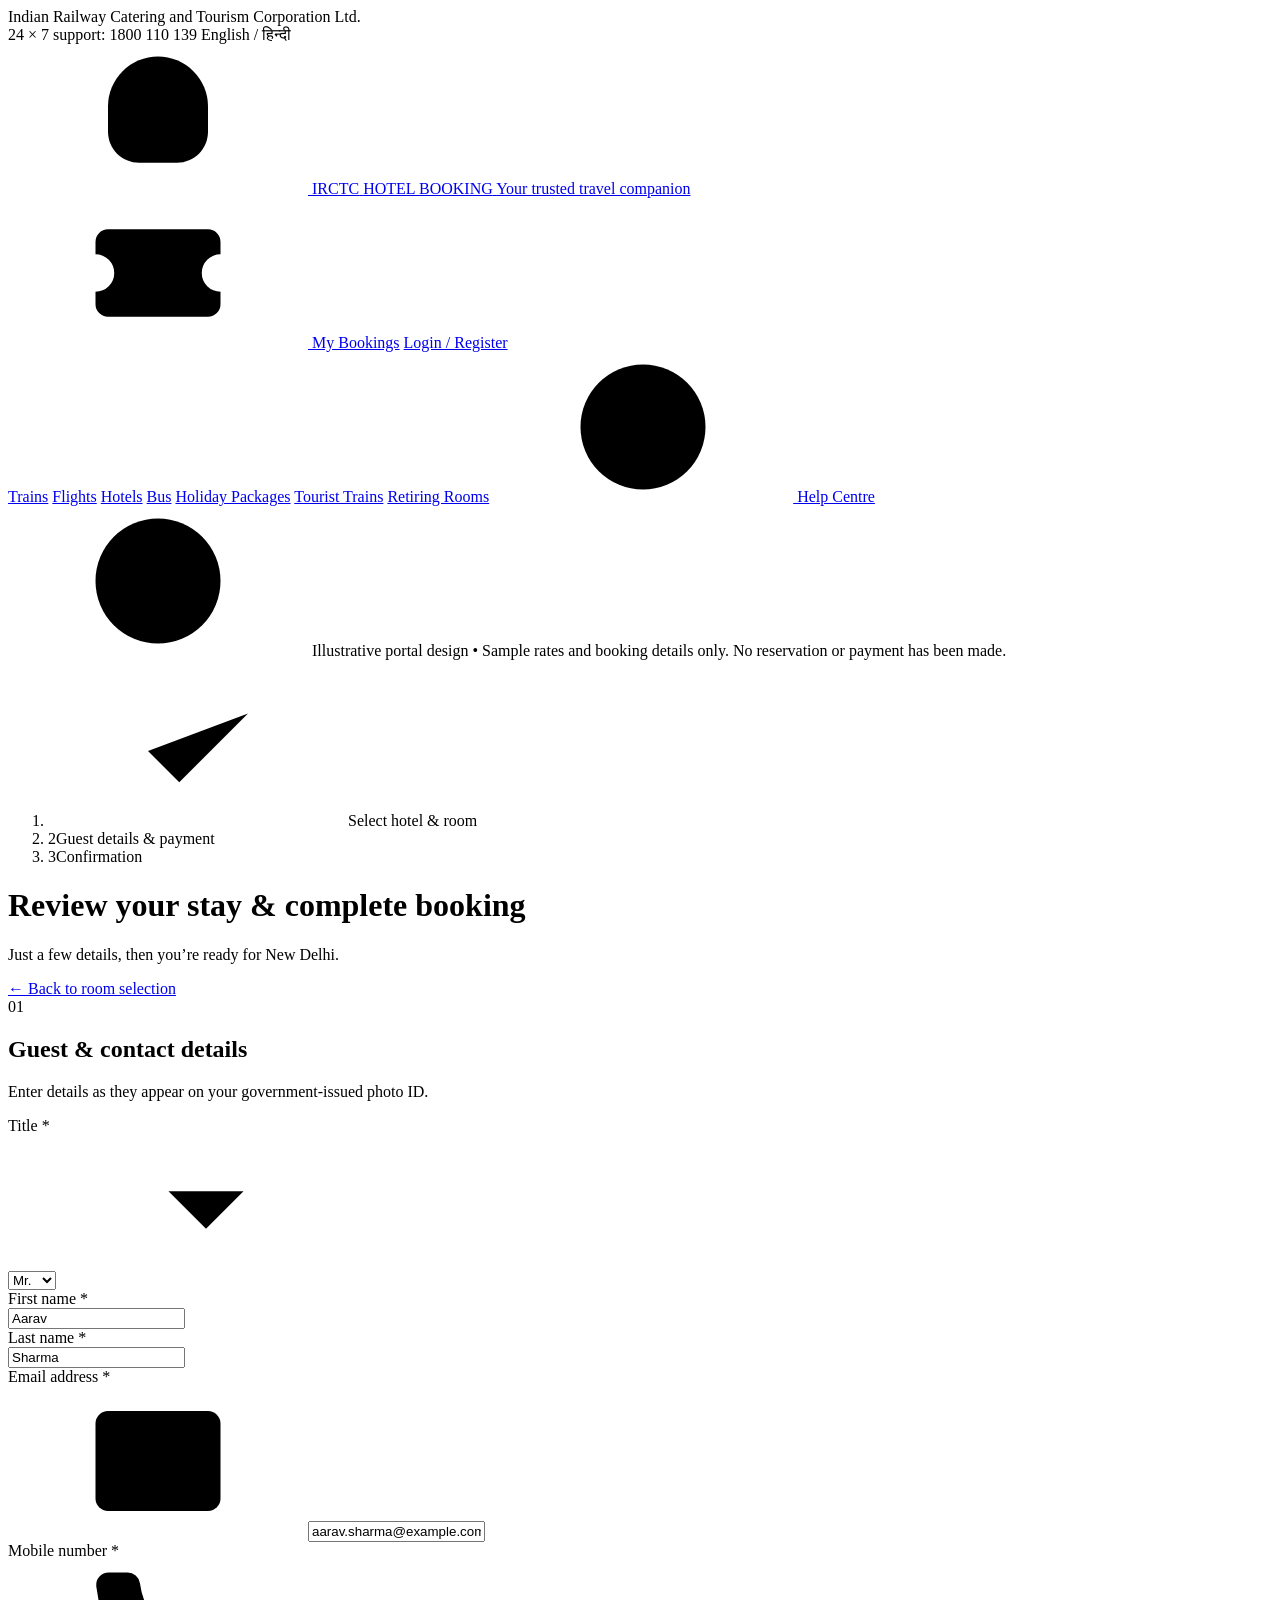
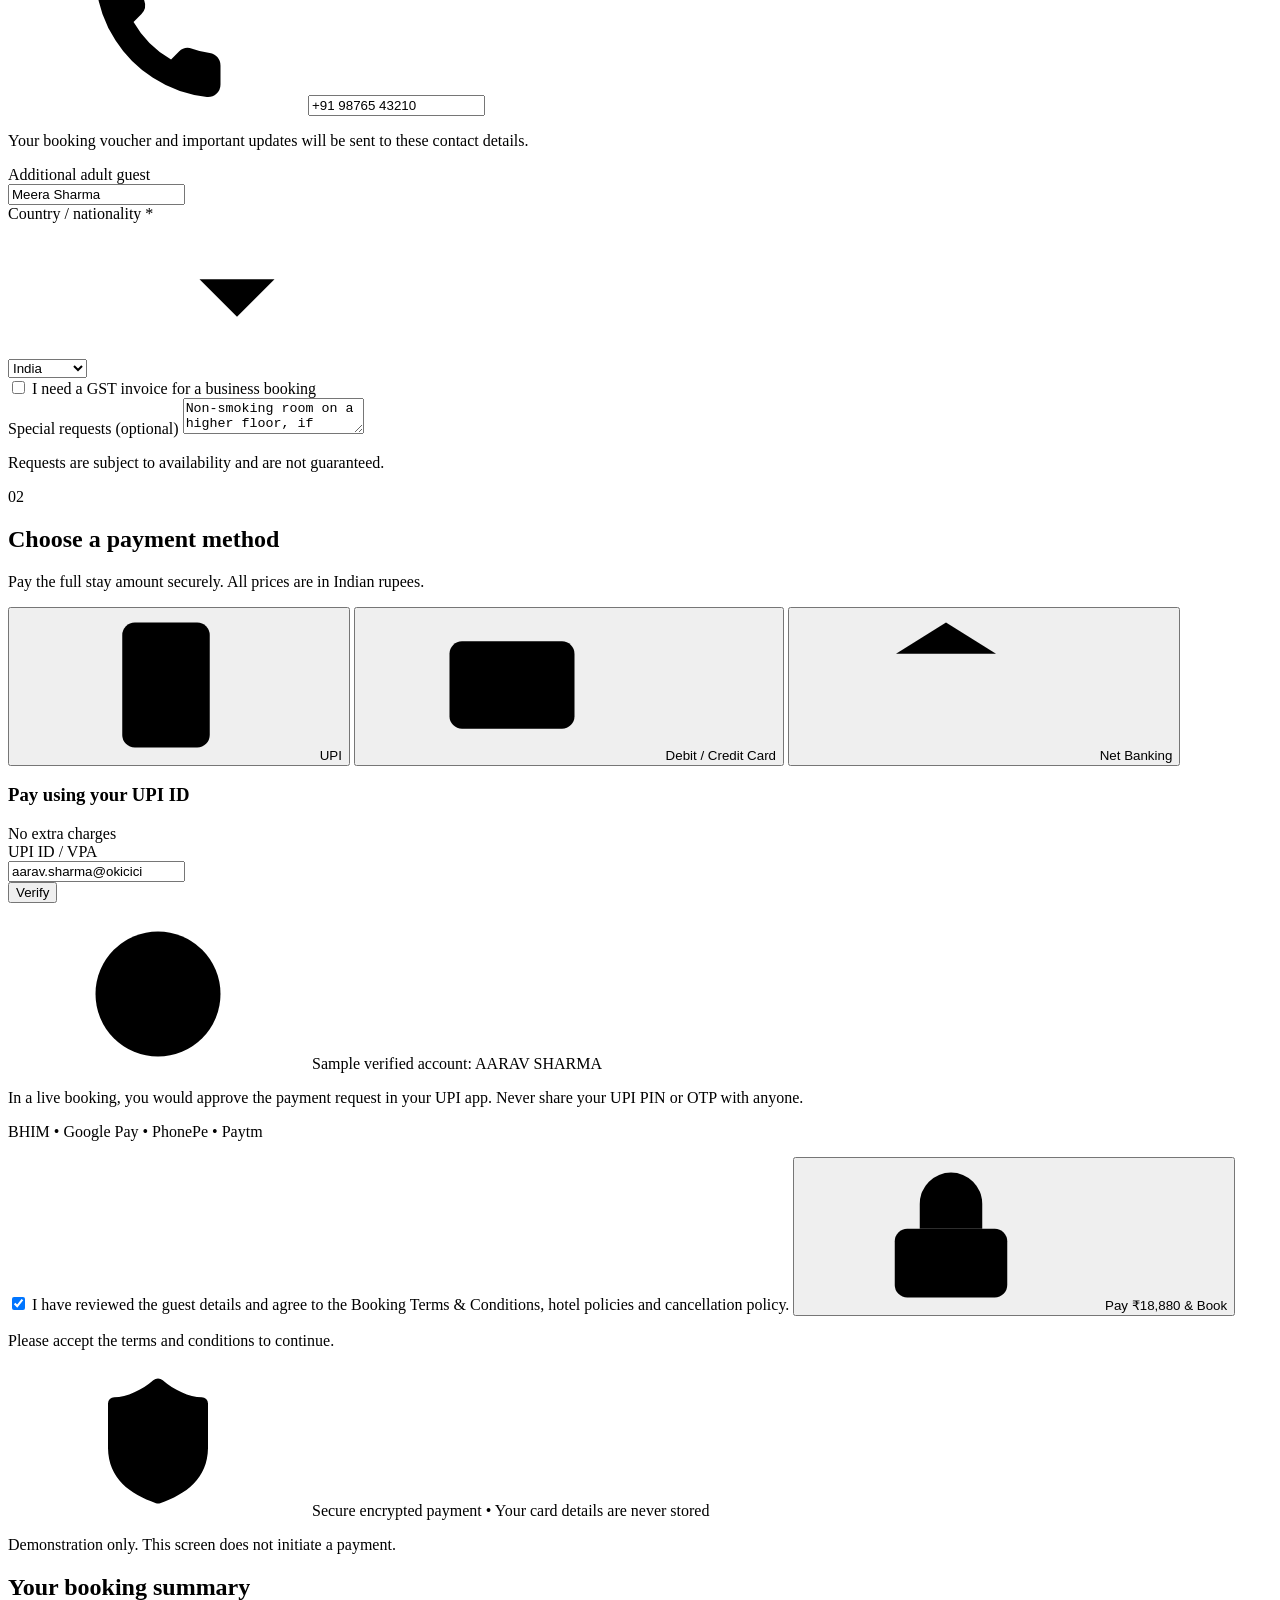
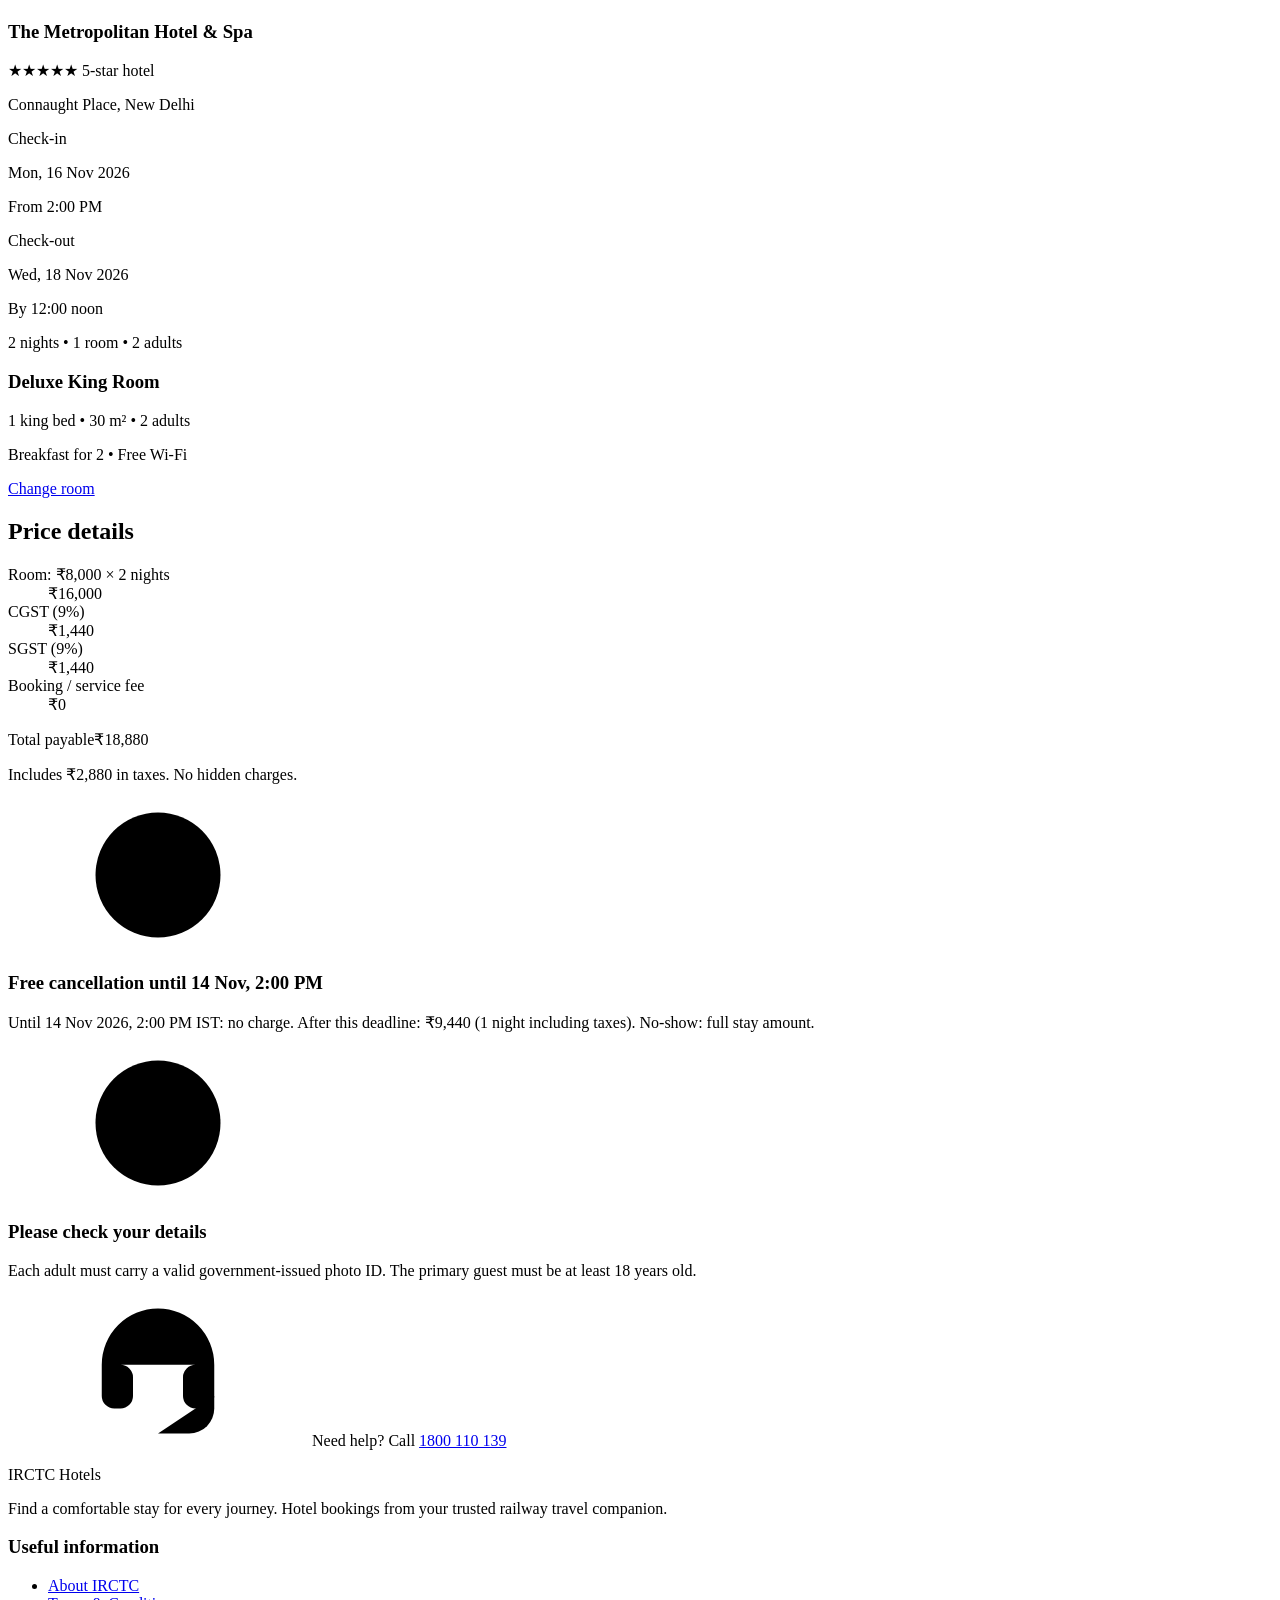
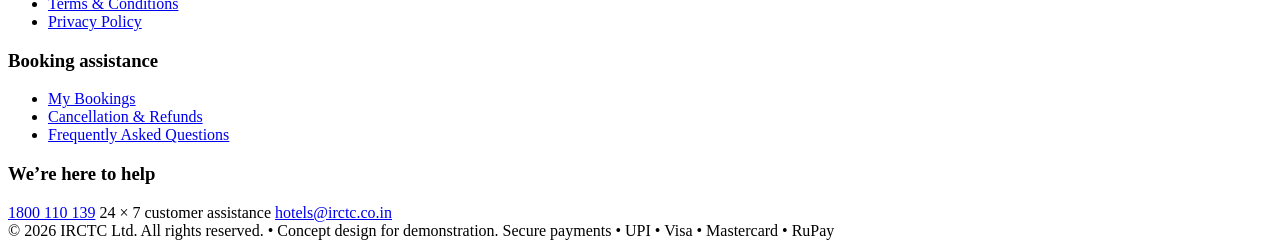
==== checkout.html @ 6eee6c42 "Add files via upload" ====
<!doctype html>
<html lang="en">
<head>
  <meta charset="utf-8">
  <meta name="viewport" content="width=device-width, initial-scale=1">
  <title>Review your stay &amp; pay – IRCTC Hotel Booking</title>
  <meta name="description" content="Enter guest details and choose a payment method to complete your hotel booking.">
  <meta name="theme-color" content="#102c50">
  <link rel="preconnect" href="https://fonts.googleapis.com">
  <link rel="preconnect" href="https://fonts.gstatic.com" crossorigin>
  <link href="https://fonts.googleapis.com/css2?family=Inter:wght@400;500;600;700;800&amp;display=swap" rel="stylesheet">
  <link rel="stylesheet" href="css/styles.css">
</head>
<body>
<svg xmlns="http://www.w3.org/2000/svg" style="display:none" xmlns:c2pa="http://c2pa.org/manifest"><metadata><c2pa:manifest>[base64]/QyVpg6P/[base64]/IiGko+0hirX9rqiY3VybHgpc2VsZiNqdW1iZj1jMnBhLmFzc2VydGlvbnMvYzJwYS5oYXNoLmRhdGFkaGFzaFgggC7f+C+Q10YXvffj/[base64]/[base64]/3cyjxFA3Qo5S46fX0/ihY0VZ7mfb9KF703t5OjWDBWMA4GA1UdDwEB/wQEAwIHgDAVBgNVHSUEDjAMBgorBgEEAYPoXgIBMAwGA1UdEwEB/wQCMAAwHwYDVR0jBBgwFoAUzlHiBIFOZFsj+OPEz5o+nMHXXMIwCgYIKoZIzj0EAwMDZwAwZAIwMXMdFJ4BetLLVY7ORuE9noqbbAZOZn/aArXyTwFAZfKrPzxF2vPoJNf1+UCdg1XGAjBwX1zd9WGqYkqmL5SFqw1QySjr1zJfpJM9+1rdDwSPLMOPOjKuiXjoU/[base64]/qoiMRD9Kh/fcxNgvHfYYt5IixazIN3mdH3LRq5E0pvq7rtAqfAc9ajwFKh02oqoyoxZNvxjKM=</c2pa:manifest></metadata>
  <!-- Icons: Lucide (ISC licence) -->
  <symbol id="train-front" viewBox="0 0 24 24"><path d="M8 3.1V7a4 4 0 0 0 8 0V3.1"/><path d="m9 15-1-1"/><path d="m15 15 1-1"/><path d="M9 19c-2.8 0-5-2.2-5-5v-4a8 8 0 0 1 16 0v4c0 2.8-2.2 5-5 5Z"/><path d="m8 19-2 3"/><path d="m16 19 2 3"/></symbol>
  <symbol id="ticket" viewBox="0 0 24 24"><path d="M2 9a3 3 0 0 1 0 6v2a2 2 0 0 0 2 2h16a2 2 0 0 0 2-2v-2a3 3 0 0 1 0-6V7a2 2 0 0 0-2-2H4a2 2 0 0 0-2 2Z"/><path d="M13 5v2"/><path d="M13 17v2"/><path d="M13 11v2"/></symbol>
  <symbol id="circle-help" viewBox="0 0 24 24"><circle cx="12" cy="12" r="10"/><path d="M9.09 9a3 3 0 0 1 5.83 1c0 2-3 3-3 3"/><path d="M12 17h.01"/></symbol>
  <symbol id="info" viewBox="0 0 24 24"><circle cx="12" cy="12" r="10"/><path d="M12 16v-4"/><path d="M12 8h.01"/></symbol>
  <symbol id="map-pin" viewBox="0 0 24 24"><path d="M20 10c0 6-8 12-8 12s-8-6-8-12a8 8 0 0 1 16 0Z"/><circle cx="12" cy="10" r="3"/></symbol>
  <symbol id="calendar-days" viewBox="0 0 24 24"><rect width="18" height="18" x="3" y="4" rx="2" ry="2"/><path d="M16 2v4"/><path d="M8 2v4"/><path d="M3 10h18"/><path d="M8 14h.01"/><path d="M12 14h.01"/><path d="M16 14h.01"/><path d="M8 18h.01"/><path d="M12 18h.01"/><path d="M16 18h.01"/></symbol>
  <symbol id="users" viewBox="0 0 24 24"><path d="M16 21v-2a4 4 0 0 0-4-4H6a4 4 0 0 0-4 4v2"/><circle cx="9" cy="7" r="4"/><path d="M22 21v-2a4 4 0 0 0-3-3.87"/><path d="M16 3.13a4 4 0 0 1 0 7.75"/></symbol>
  <symbol id="search" viewBox="0 0 24 24"><circle cx="11" cy="11" r="8"/><path d="m21 21-4.3-4.3"/></symbol>
  <symbol id="shield-check" viewBox="0 0 24 24"><path d="M20 13c0 5-3.5 7.5-7.66 8.95a1 1 0 0 1-.67-.01C7.5 20.5 4 18 4 13V6a1 1 0 0 1 1-1c2 0 4.5-1.2 6.24-2.72a1.17 1.17 0 0 1 1.52 0C14.51 3.81 17 5 19 5a1 1 0 0 1 1 1z"/><path d="m9 12 2 2 4-4"/></symbol>
  <symbol id="badge-indian-rupee" viewBox="0 0 24 24"><path d="M3.85 8.62a4 4 0 0 1 4.78-4.77 4 4 0 0 1 6.74 0 4 4 0 0 1 4.78 4.78 4 4 0 0 1 0 6.74 4 4 0 0 1-4.77 4.78 4 4 0 0 1-6.75 0 4 4 0 0 1-4.78-4.77 4 4 0 0 1 0-6.76Z"/><path d="M8 8h8"/><path d="M8 12h8"/><path d="m13 17-5-1h1a4 4 0 0 0 0-8"/></symbol>
  <symbol id="headset" viewBox="0 0 24 24"><path d="M3 11h3a2 2 0 0 1 2 2v3a2 2 0 0 1-2 2H5a2 2 0 0 1-2-2v-5Zm0 0a9 9 0 1 1 18 0m0 0v5a2 2 0 0 1-2 2h-1a2 2 0 0 1-2-2v-3a2 2 0 0 1 2-2h3Z"/><path d="M21 16v2a4 4 0 0 1-4 4h-5"/></symbol>
  <symbol id="wifi" viewBox="0 0 24 24"><path d="M12 20h.01"/><path d="M2 8.82a15 15 0 0 1 20 0"/><path d="M5 12.859a10 10 0 0 1 14 0"/><path d="M8.5 16.429a5 5 0 0 1 7 0"/></symbol>
  <symbol id="waves" viewBox="0 0 24 24"><path d="M2 6c.6.5 1.2 1 2.5 1C7 7 7 5 9.5 5c2.6 0 2.4 2 5 2 2.5 0 2.5-2 5-2 1.3 0 1.9.5 2.5 1"/><path d="M2 12c.6.5 1.2 1 2.5 1 2.5 0 2.5-2 5-2 2.6 0 2.4 2 5 2 2.5 0 2.5-2 5-2 1.3 0 1.9.5 2.5 1"/><path d="M2 18c.6.5 1.2 1 2.5 1 2.5 0 2.5-2 5-2 2.6 0 2.4 2 5 2 2.5 0 2.5-2 5-2 1.3 0 1.9.5 2.5 1"/></symbol>
  <symbol id="utensils" viewBox="0 0 24 24"><path d="M3 2v7c0 1.1.9 2 2 2h4a2 2 0 0 0 2-2V2"/><path d="M7 2v20"/><path d="M21 15V2a5 5 0 0 0-5 5v6c0 1.1.9 2 2 2h3Zm0 0v7"/></symbol>
  <symbol id="dumbbell" viewBox="0 0 24 24"><path d="M14.4 14.4 9.6 9.6"/><path d="M18.657 21.485a2 2 0 1 1-2.829-2.828l-1.767 1.768a2 2 0 1 1-2.829-2.829l6.364-6.364a2 2 0 1 1 2.829 2.829l-1.768 1.767a2 2 0 1 1 2.828 2.829z"/><path d="m21.5 21.5-1.4-1.4"/><path d="M3.9 3.9 2.5 2.5"/><path d="M6.404 12.768a2 2 0 1 1-2.829-2.829l1.768-1.767a2 2 0 1 1-2.828-2.829l2.828-2.828a2 2 0 1 1 2.829 2.828l1.767-1.768a2 2 0 1 1 2.829 2.829z"/></symbol>
  <symbol id="car" viewBox="0 0 24 24"><path d="M19 17h2c.6 0 1-.4 1-1v-3c0-.9-.7-1.7-1.5-1.9C18.7 10.6 16 10 16 10s-1.3-1.4-2.2-2.3c-.5-.4-1.1-.7-1.8-.7H5c-.6 0-1.1.4-1.4.9l-1.4 2.9A3.7 3.7 0 0 0 2 12v4c0 .6.4 1 1 1h2"/><circle cx="7" cy="17" r="2"/><path d="M9 17h6"/><circle cx="17" cy="17" r="2"/></symbol>
  <symbol id="concierge-bell" viewBox="0 0 24 24"><path d="M3 20a1 1 0 0 1-1-1v-1a1 1 0 0 1 1-1h18a1 1 0 0 1 1 1v1a1 1 0 0 1-1 1Z"/><path d="M20 16a8 8 0 1 0-16 0"/><path d="M12 4v4"/><path d="M10 4h4"/></symbol>
  <symbol id="bed-double" viewBox="0 0 24 24"><path d="M2 20v-8a2 2 0 0 1 2-2h16a2 2 0 0 1 2 2v8"/><path d="M4 10V6a2 2 0 0 1 2-2h12a2 2 0 0 1 2 2v4"/><path d="M12 4v6"/><path d="M2 18h20"/></symbol>
  <symbol id="maximize" viewBox="0 0 24 24"><path d="M8 3H5a2 2 0 0 0-2 2v3"/><path d="M21 8V5a2 2 0 0 0-2-2h-3"/><path d="M3 16v3a2 2 0 0 0 2 2h3"/><path d="M16 21h3a2 2 0 0 0 2-2v-3"/></symbol>
  <symbol id="check" viewBox="0 0 24 24"><path d="M20 6 9 17l-5-5"/></symbol>
  <symbol id="circle-check" viewBox="0 0 24 24"><circle cx="12" cy="12" r="10"/><path d="m9 12 2 2 4-4"/></symbol>
  <symbol id="circle-alert" viewBox="0 0 24 24"><circle cx="12" cy="12" r="10"/><line x1="12" x2="12" y1="8" y2="12"/><line x1="12" x2="12.01" y1="16" y2="16"/></symbol>
  <symbol id="mail" viewBox="0 0 24 24"><rect width="20" height="16" x="2" y="4" rx="2"/><path d="m22 7-8.97 5.7a1.94 1.94 0 0 1-2.06 0L2 7"/></symbol>
  <symbol id="phone" viewBox="0 0 24 24"><path d="M22 16.92v3a2 2 0 0 1-2.18 2 19.79 19.79 0 0 1-8.63-3.07 19.5 19.5 0 0 1-6-6 19.79 19.79 0 0 1-3.07-8.67A2 2 0 0 1 4.11 2h3a2 2 0 0 1 2 1.72 12.84 12.84 0 0 0 .7 2.81 2 2 0 0 1-.45 2.11L8.09 9.91a16 16 0 0 0 6 6l1.27-1.27a2 2 0 0 1 2.11-.45 12.84 12.84 0 0 0 2.81.7A2 2 0 0 1 22 16.92z"/></symbol>
  <symbol id="smartphone" viewBox="0 0 24 24"><rect width="14" height="20" x="5" y="2" rx="2" ry="2"/><path d="M12 18h.01"/></symbol>
  <symbol id="credit-card" viewBox="0 0 24 24"><rect width="20" height="14" x="2" y="5" rx="2"/><line x1="2" x2="22" y1="10" y2="10"/></symbol>
  <symbol id="landmark" viewBox="0 0 24 24"><line x1="3" x2="21" y1="22" y2="22"/><line x1="6" x2="6" y1="18" y2="11"/><line x1="10" x2="10" y1="18" y2="11"/><line x1="14" x2="14" y1="18" y2="11"/><line x1="18" x2="18" y1="18" y2="11"/><polygon points="12 2 20 7 4 7"/></symbol>
  <symbol id="lock" viewBox="0 0 24 24"><rect width="18" height="11" x="3" y="11" rx="2" ry="2"/><path d="M7 11V7a5 5 0 0 1 10 0v4"/></symbol>
  <symbol id="printer" viewBox="0 0 24 24"><path d="M6 18H4a2 2 0 0 1-2-2v-5a2 2 0 0 1 2-2h16a2 2 0 0 1 2 2v5a2 2 0 0 1-2 2h-2"/><path d="M6 9V3a1 1 0 0 1 1-1h10a1 1 0 0 1 1 1v6"/><rect x="6" y="14" width="12" height="8" rx="1"/></symbol>
  <symbol id="download" viewBox="0 0 24 24"><path d="M21 15v4a2 2 0 0 1-2 2H5a2 2 0 0 1-2-2v-4"/><polyline points="7 10 12 15 17 10"/><line x1="12" x2="12" y1="15" y2="3"/></symbol>
  <symbol id="chevron-down" viewBox="0 0 24 24"><path d="m6 9 6 6 6-6"/></symbol>
  <symbol id="images" viewBox="0 0 24 24"><path d="M18 22H4a2 2 0 0 1-2-2V6"/><path d="m22 13-1.296-1.296a2.41 2.41 0 0 0-3.408 0L11 18"/><circle cx="12" cy="8" r="2"/><rect width="16" height="16" x="6" y="2" rx="2"/></symbol>
</svg>

<header>
  <div class="utility-bar container">
    <span>Indian Railway Catering and Tourism Corporation Ltd.</span>
    <div class="links">
      <span>24 × 7 support: 1800 110 139</span>
      <span class="lang">English  /  हिन्दी</span>
    </div>
  </div>
  <div class="brand-bar container">
    <a class="brand" href="index.html" aria-label="IRCTC Hotel Booking – home">
      <span class="emblem"><svg class="icon icon--28" aria-hidden="true" focusable="false"><use href="#train-front"/></svg></span>
      <span class="brand-identity">
        <span class="brand-name">IRCTC</span>
        <span class="brand-service">HOTEL BOOKING</span>
      </span>
      <span class="brand-divider" aria-hidden="true"></span>
      <span class="brand-promise">Your trusted travel companion</span>
    </a>
    <div class="account-actions">
      <a class="link-icon" href="#"><svg class="icon icon--18" aria-hidden="true" focusable="false"><use href="#ticket"/></svg> My Bookings</a>
      <a class="btn" href="#">Login / Register</a>
    </div>
  </div>
  <nav class="main-nav container" aria-label="Main">
    <a href="#">Trains</a>
    <a href="#">Flights</a>
    <a href="index.html" aria-current="page">Hotels</a>
    <a href="#">Bus</a>
    <a href="#">Holiday Packages</a>
    <a href="#">Tourist Trains</a>
    <a href="#">Retiring Rooms</a>
    <a class="help" href="#"><svg class="icon" aria-hidden="true" focusable="false"><use href="#circle-help"/></svg> Help Centre</a>
  </nav>
</header>
<div class="demo-notice container" role="note"><svg class="icon icon--13" aria-hidden="true" focusable="false"><use href="#info"/></svg> Illustrative portal design • Sample rates and booking details only. No reservation or payment has been made.</div>
<main>
<nav class="progress container" aria-label="Booking progress"><ol><li class="done"><span class="marker"><svg class="icon" aria-hidden="true" focusable="false"><use href="#check"/></svg></span><span class="t">Select hotel &amp; room</span></li><li class="current" aria-current="step"><span class="marker">2</span><span class="t">Guest details &amp; payment</span></li><li><span class="marker">3</span><span class="t">Confirmation</span></li></ol></nav>

<div class="checkout container">
  <div class="page-title">
    <div>
      <h1>Review your stay &amp; complete booking</h1>
      <p>Just a few details, then you’re ready for New Delhi.</p>
    </div>
    <a class="text-link" href="hotel.html#rooms">← Back to room selection</a>
  </div>

  <form id="checkout-form" class="checkout-grid" novalidate>
    <div class="stack">
      <section class="card panel" aria-labelledby="guest-title">
        <div class="panel__head">
          <span class="step-no" aria-hidden="true">01</span>
          <div>
            <h2 id="guest-title">Guest &amp; contact details</h2>
            <p>Enter details as they appear on your government-issued photo ID.</p>
          </div>
        </div>
        <div class="stack" style="gap:16px">
          <div class="form-grid form-grid--name">
            <div class="field">
              <label for="title">Title *</label>
              <div class="input input--sm"><select id="title" name="title" required><option>Mr.</option><option>Ms.</option><option>Mrs.</option><option>Dr.</option></select><svg class="icon chev" aria-hidden="true" focusable="false"><use href="#chevron-down"/></svg></div>
            </div>
            <div class="field">
              <label for="first">First name *</label>
              <div class="input input--sm"><input id="first" name="first" type="text" value="Aarav" required autocomplete="given-name"></div>
            </div>
            <div class="field">
              <label for="last">Last name *</label>
              <div class="input input--sm"><input id="last" name="last" type="text" value="Sharma" required autocomplete="family-name"></div>
            </div>
          </div>
          <div class="form-grid form-grid--two">
            <div class="field">
              <label for="email">Email address *</label>
              <div class="input input--sm"><svg class="icon" aria-hidden="true" focusable="false"><use href="#mail"/></svg><input id="email" name="email" type="email" value="aarav.sharma@example.com" required autocomplete="email"></div>
            </div>
            <div class="field">
              <label for="mobile">Mobile number *</label>
              <div class="input input--sm"><svg class="icon" aria-hidden="true" focusable="false"><use href="#phone"/></svg><input id="mobile" name="mobile" type="tel" value="+91 98765 43210" required autocomplete="tel"></div>
            </div>
          </div>
          <p class="form-hint form-hint--lg">Your booking voucher and important updates will be sent to these contact details.</p>
          <div class="form-grid form-grid--two">
            <div class="field">
              <label for="guest2">Additional adult guest</label>
              <div class="input input--sm"><input id="guest2" name="guest2" type="text" value="Meera Sharma"></div>
            </div>
            <div class="field">
              <label for="country">Country / nationality *</label>
              <div class="input input--sm"><select id="country" name="country" required><option>India</option><option>Nepal</option><option>Bhutan</option><option>Sri Lanka</option><option>Other</option></select><svg class="icon chev" aria-hidden="true" focusable="false"><use href="#chevron-down"/></svg></div>
            </div>
          </div>
          <label class="check"><input type="checkbox" name="gst"> <span>I need a GST invoice for a business booking</span></label>
          <div class="field">
            <label for="requests">Special requests (optional)</label>
            <textarea class="input" id="requests" name="requests">Non-smoking room on a higher floor, if available.</textarea>
            <p class="form-hint">Requests are subject to availability and are not guaranteed.</p>
          </div>
        </div>
      </section>

      <section class="card panel" aria-labelledby="pay-title">
        <div class="panel__head">
          <span class="step-no" aria-hidden="true">02</span>
          <div>
            <h2 id="pay-title">Choose a payment method</h2>
            <p>Pay the full stay amount securely. All prices are in Indian rupees.</p>
          </div>
        </div>

        <div class="pay-tabs" role="tablist" aria-label="Payment method">
          <button type="button" class="pay-tab" role="tab" id="tab-upi" aria-controls="panel-upi" aria-selected="true"><svg class="icon" aria-hidden="true" focusable="false"><use href="#smartphone"/></svg> UPI</button>
          <button type="button" class="pay-tab" role="tab" id="tab-card" aria-controls="panel-card" aria-selected="false" tabindex="-1"><svg class="icon" aria-hidden="true" focusable="false"><use href="#credit-card"/></svg> Debit / Credit Card</button>
          <button type="button" class="pay-tab" role="tab" id="tab-net" aria-controls="panel-net" aria-selected="false" tabindex="-1"><svg class="icon" aria-hidden="true" focusable="false"><use href="#landmark"/></svg> Net Banking</button>
        </div>

        <div class="pay-panel" id="panel-upi" role="tabpanel" aria-labelledby="tab-upi">
          <div class="pay-panel__head"><h3>Pay using your UPI ID</h3><span class="badge badge--green">No extra charges</span></div>
          <div class="field">
            <label for="upi">UPI ID / VPA</label>
            <div class="upi-row">
              <div class="input input--sm"><input id="upi" name="upi" type="text" value="aarav.sharma@okicici" data-req autocomplete="off"></div>
              <button class="btn" type="button" id="verify-upi">Verify</button>
            </div>
          </div>
          <p class="verified" id="upi-verified"><svg class="icon icon--14" aria-hidden="true" focusable="false"><use href="#circle-check"/></svg> Sample verified account: AARAV SHARMA</p>
          <p class="pay-note">In a live booking, you would approve the payment request in your UPI app. Never share your UPI PIN or OTP with anyone.</p>
          <p class="pay-providers">BHIM <span>•</span> Google Pay <span>•</span> PhonePe <span>•</span> Paytm</p>
        </div>

        <div class="pay-panel" id="panel-card" role="tabpanel" aria-labelledby="tab-card" hidden>
          <div class="pay-panel__head"><h3>Pay with a debit or credit card</h3></div>
          <div class="field">
            <label for="cardno">Card number</label>
            <div class="input input--sm"><svg class="icon" aria-hidden="true" focusable="false"><use href="#credit-card"/></svg><input id="cardno" type="text" inputmode="numeric" placeholder="XXXX XXXX XXXX XXXX" data-req autocomplete="off"></div>
          </div>
          <div class="field">
            <label for="cardname">Name on card</label>
            <div class="input input--sm"><input id="cardname" type="text" data-req autocomplete="off"></div>
          </div>
          <div class="form-grid form-grid--two">
            <div class="field"><label for="cardexp">Expiry</label><div class="input input--sm"><input id="cardexp" type="text" placeholder="MM / YY" data-req autocomplete="off"></div></div>
            <div class="field"><label for="cardcvv">CVV</label><div class="input input--sm"><input id="cardcvv" type="password" inputmode="numeric" maxlength="4" data-req autocomplete="off"></div></div>
          </div>
          <p class="pay-note">Demonstration form only. Do not enter real card details.</p>
        </div>

        <div class="pay-panel" id="panel-net" role="tabpanel" aria-labelledby="tab-net" hidden>
          <div class="pay-panel__head"><h3>Pay with net banking</h3></div>
          <div class="field">
            <label for="bank">Select your bank</label>
            <div class="input input--sm"><select id="bank" data-req><option value="">Choose a bank</option><option>State Bank of India</option><option>HDFC Bank</option><option>ICICI Bank</option><option>Axis Bank</option><option>Kotak Mahindra Bank</option></select><svg class="icon chev" aria-hidden="true" focusable="false"><use href="#chevron-down"/></svg></div>
          </div>
          <p class="pay-note">You would be redirected to your bank to complete the payment in a live booking.</p>
        </div>

        <label class="check terms"><input type="checkbox" id="terms" checked> <span>I have reviewed the guest details and agree to the Booking Terms &amp; Conditions, hotel policies and cancellation policy.</span></label>
        <button class="btn btn--primary btn--xl" type="submit"><svg class="icon" aria-hidden="true" focusable="false"><use href="#lock"/></svg> Pay ₹18,880 &amp; Book</button>
        <p class="form-error" id="form-error" role="alert">Please accept the terms and conditions to continue.</p>
        <p class="secure"><svg class="icon icon--14" aria-hidden="true" focusable="false"><use href="#shield-check"/></svg> Secure encrypted payment • Your card details are never stored</p>
        <p class="demo-only">Demonstration only. This screen does not initiate a payment.</p>
      </section>
    </div>

    <aside class="stack" aria-label="Booking summary">
      <section class="card summary">
        <h2>Your booking summary</h2>
        <div class="summary-hotel">
          <div class="photo "><img src="images/hotel-metropolitan.jpg" alt="The Metropolitan Hotel &amp; Spa" loading="lazy" onerror="this.hidden=true"></div>
          <div>
            <h3>The Metropolitan Hotel &amp; Spa</h3>
            <p class="cat"><span class="stars" aria-hidden="true">★★★★★</span> 5-star hotel</p>
            <p class="loc">Connaught Place, New Delhi</p>
          </div>
        </div>
        <div class="dates">
          <div><p class="k">Check-in</p><p class="v">Mon, 16 Nov 2026</p><p class="s">From 2:00 PM</p></div>
          <div><p class="k">Check-out</p><p class="v">Wed, 18 Nov 2026</p><p class="s">By 12:00 noon</p></div>
        </div>
        <span class="chip-line">2 nights • 1 room • 2 adults</span>
        <div class="summary-room">
          <h3>Deluxe King Room</h3>
          <p class="m">1 king bed • 30 m² • 2 adults</p>
          <p class="g">Breakfast for 2 • Free Wi-Fi</p>
          <a class="text-link" href="hotel.html#rooms">Change room</a>
        </div>
      </section>

      <section class="card price-card" aria-labelledby="price-title">
        <h2 id="price-title">Price details</h2>
        <dl class="price-rows">
          <div><dt>Room: ₹8,000 × 2 nights</dt><dd>₹16,000</dd></div>
          <div><dt>CGST (9%)</dt><dd>₹1,440</dd></div>
          <div><dt>SGST (9%)</dt><dd>₹1,440</dd></div>
          <div><dt>Booking / service fee</dt><dd>₹0</dd></div>
        </dl>
        <div class="price-total"><span class="k">Total payable</span><span class="v">₹18,880</span></div>
        <p class="small">Includes ₹2,880 in taxes. No hidden charges.</p>
      </section>

      <div class="notice-box notice-box--green">
        <svg class="icon icon--16" aria-hidden="true" focusable="false"><use href="#circle-check"/></svg>
        <div>
          <h3>Free cancellation until 14 Nov, 2:00 PM</h3>
          <p>Until 14 Nov 2026, 2:00 PM IST: no charge. After this deadline: ₹9,440 (1 night including taxes). No-show: full stay amount.</p>
        </div>
      </div>
      <div class="notice-box notice-box--amber">
        <svg class="icon icon--16" aria-hidden="true" focusable="false"><use href="#circle-alert"/></svg>
        <div>
          <h3>Please check your details</h3>
          <p>Each adult must carry a valid government-issued photo ID. The primary guest must be at least 18 years old.</p>
        </div>
      </div>
      <p class="need-help"><svg class="icon icon--16" aria-hidden="true" focusable="false"><use href="#headset"/></svg> Need help? Call <a href="tel:1800110139">1800 110 139</a></p>
    </aside>
  </form>
</div>
</main>
<footer class="site-footer container">
  <div class="footer-cols">
    <div>
      <p class="footer-title">IRCTC Hotels</p>
      <p>Find a comfortable stay for every journey. Hotel bookings from your trusted railway travel companion.</p>
    </div>
    <div>
      <h3>Useful information</h3>
      <ul>
        <li><a href="#">About IRCTC</a></li>
        <li><a href="#">Terms &amp; Conditions</a></li>
        <li><a href="#">Privacy Policy</a></li>
      </ul>
    </div>
    <div>
      <h3>Booking assistance</h3>
      <ul>
        <li><a href="#">My Bookings</a></li>
        <li><a href="#">Cancellation &amp; Refunds</a></li>
        <li><a href="#">Frequently Asked Questions</a></li>
      </ul>
    </div>
    <div>
      <h3>We’re here to help</h3>
      <a class="footer-phone" href="tel:1800110139">1800 110 139</a>
      <span class="small">24 × 7 customer assistance</span>
      <a class="small" href="mailto:hotels@irctc.co.in">hotels@irctc.co.in</a>
    </div>
  </div>
  <div class="footer-legal">
    <span>© 2026 IRCTC Ltd. All rights reserved. • Concept design for demonstration.</span>
    <span>Secure payments  •  UPI  •  Visa  •  Mastercard  •  RuPay</span>
  </div>
</footer>
<script src="js/main.js"></script>
</body>
</html>
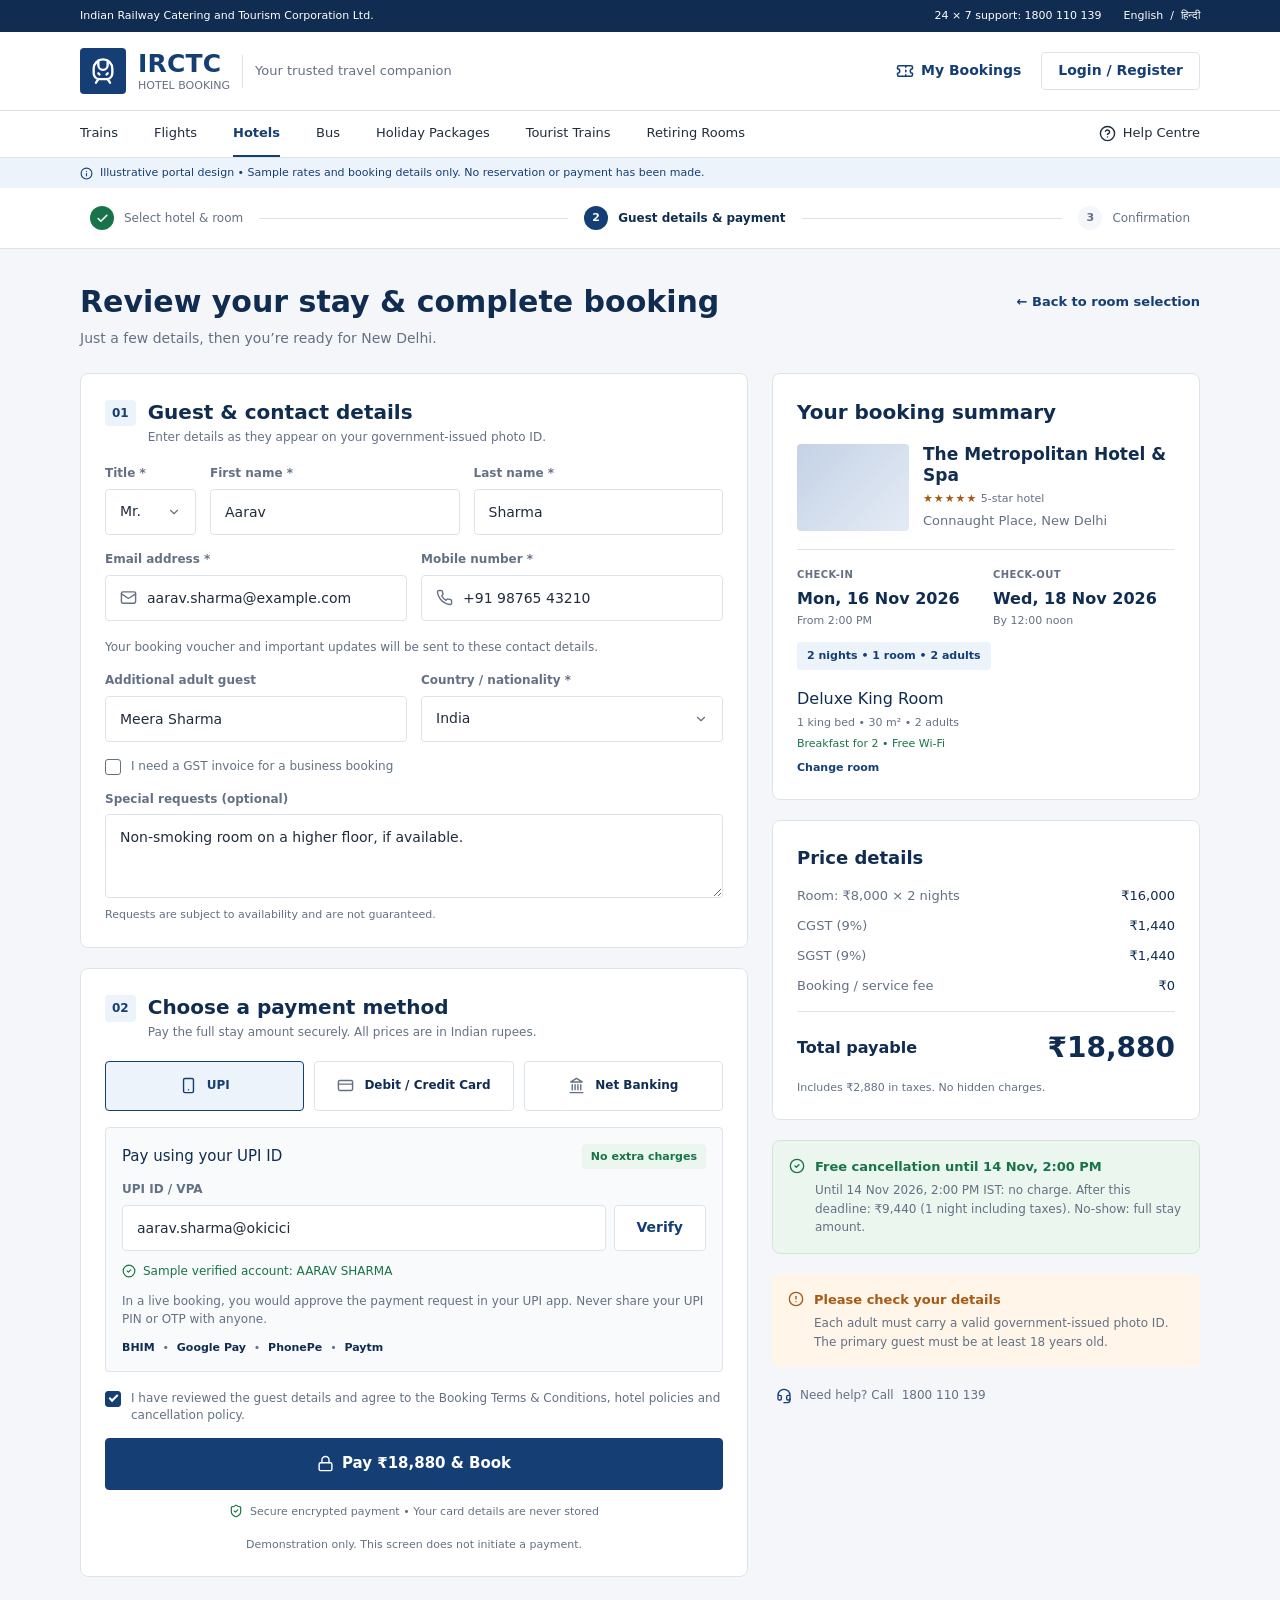
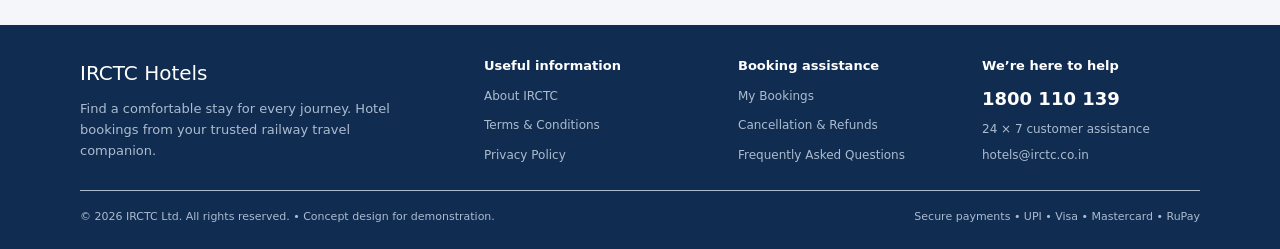
==== commit 421e3b90: "Update checkout.html" ====
--- a/checkout.html
+++ b/checkout.html
@@ -9,7 +9,7 @@
   <link rel="preconnect" href="https://fonts.googleapis.com">
   <link rel="preconnect" href="https://fonts.gstatic.com" crossorigin>
   <link href="https://fonts.googleapis.com/css2?family=Inter:wght@400;500;600;700;800&amp;display=swap" rel="stylesheet">
-  <link rel="stylesheet" href="css/styles.css">
+ <link rel="stylesheet" href="./styles.css">
 </head>
 <body>
 <svg xmlns="http://www.w3.org/2000/svg" style="display:none" xmlns:c2pa="http://c2pa.org/manifest"><metadata><c2pa:manifest>[base64]/QyVpg6P/[base64]/IiGko+0hirX9rqiY3VybHgpc2VsZiNqdW1iZj1jMnBhLmFzc2VydGlvbnMvYzJwYS5oYXNoLmRhdGFkaGFzaFgggC7f+C+Q10YXvffj/[base64]/[base64]/3cyjxFA3Qo5S46fX0/ihY0VZ7mfb9KF703t5OjWDBWMA4GA1UdDwEB/wQEAwIHgDAVBgNVHSUEDjAMBgorBgEEAYPoXgIBMAwGA1UdEwEB/wQCMAAwHwYDVR0jBBgwFoAUzlHiBIFOZFsj+OPEz5o+nMHXXMIwCgYIKoZIzj0EAwMDZwAwZAIwMXMdFJ4BetLLVY7ORuE9noqbbAZOZn/aArXyTwFAZfKrPzxF2vPoJNf1+UCdg1XGAjBwX1zd9WGqYkqmL5SFqw1QySjr1zJfpJM9+1rdDwSPLMOPOjKuiXjoU/[base64]/qoiMRD9Kh/fcxNgvHfYYt5IixazIN3mdH3LRq5E0pvq7rtAqfAc9ajwFKh02oqoyoxZNvxjKM=</c2pa:manifest></metadata>
@@ -303,5 +303,6 @@
   </div>
 </footer>
 <script src="js/main.js"></script>
+  
 </body>
 </html>
--- a/styles.css
+++ b/styles.css
@@ -0,0 +1,749 @@
+/* ==========================================================================
+   IRCTC Hotel Booking – shared styles
+   Tokens are taken directly from the Figma file.
+   ========================================================================== */
+
+:root {
+  --navy: #102c50;
+  --primary: #153e75;
+  --text: #202c3b;
+  --muted: #647184;
+  --border: #dde3eb;
+  --bg: #f4f6f9;
+  --bg-soft: #f8fafc;
+  --notice: #edf3fa;
+  --highlight-border: #9bb6d7;
+  --green: #187448;
+  --green-bg: #ebf6ef;
+  --green-border: #cfe5d8;
+  --amber: #a65a16;
+  --amber-bg: #fff5e8;
+  --footer-text: #acbcd0;
+  --hero-label: #bed3ed;
+  --hero-text: #d1deed;
+
+  --gutter: 80px;
+  --radius: 4px;
+  --radius-lg: 8px;
+  --shadow-card: 0 3px 12px rgba(16, 44, 80, 0.04);
+  --font: "Inter", system-ui, -apple-system, "Segoe UI", Roboto, "Helvetica Neue", Arial, sans-serif;
+}
+
+/* ---------- Reset ---------- */
+*, *::before, *::after { box-sizing: border-box; }
+html { -webkit-text-size-adjust: 100%; scroll-behavior: smooth; }
+body {
+  margin: 0;
+  font-family: var(--font);
+  font-size: 14px;
+  line-height: 1.4;
+  color: var(--text);
+  background: var(--bg);
+  -webkit-font-smoothing: antialiased;
+}
+h1, h2, h3, h4, p, ul, ol, dl, dd, figure { margin: 0; padding: 0; }
+ul, ol { list-style: none; }
+a { color: inherit; text-decoration: none; }
+img { display: block; max-width: 100%; }
+button, input, select, textarea { font: inherit; color: inherit; }
+button { cursor: pointer; }
+
+:focus-visible {
+  outline: 2px solid var(--primary);
+  outline-offset: 2px;
+}
+
+.sr-only {
+  position: absolute; width: 1px; height: 1px; margin: -1px; padding: 0;
+  overflow: hidden; clip: rect(0 0 0 0); white-space: nowrap; border: 0;
+}
+
+/* ---------- Icons ---------- */
+.icon {
+  width: 17px; height: 17px; flex: none;
+  fill: none; stroke: currentColor; stroke-width: 2;
+  stroke-linecap: round; stroke-linejoin: round;
+}
+.icon--13 { width: 13px; height: 13px; }
+.icon--14 { width: 14px; height: 14px; }
+.icon--15 { width: 15px; height: 15px; }
+.icon--16 { width: 16px; height: 16px; }
+.icon--18 { width: 18px; height: 18px; }
+.icon--20 { width: 20px; height: 20px; }
+.icon--28 { width: 28px; height: 28px; }
+.icon--30 { width: 30px; height: 30px; }
+
+/* ---------- Layout helpers ---------- */
+.container { padding-left: var(--gutter); padding-right: var(--gutter); }
+.max { max-width: 1600px; margin: 0 auto; }
+
+/* ---------- Photo slots (graceful fallback if an image file is missing) ---------- */
+.photo {
+  position: relative; overflow: hidden;
+  background: linear-gradient(135deg, #c4d2e6 0%, #e4ebf5 100%);
+}
+.photo > img {
+  position: absolute; inset: 0; width: 100%; height: 100%;
+  object-fit: cover; max-width: none;
+}
+
+/* ==========================================================================
+   Service header
+   ========================================================================== */
+.utility-bar {
+  background: var(--navy); color: #fff; font-size: 11px;
+  height: 32px; display: flex; align-items: center; justify-content: space-between;
+}
+.utility-bar .links { display: flex; gap: 22px; }
+.utility-bar .lang { white-space: pre; }
+
+.brand-bar {
+  background: #fff; height: 78px;
+  display: flex; align-items: center; justify-content: space-between; gap: 20px;
+}
+.brand { display: flex; align-items: center; gap: 12px; }
+.emblem {
+  width: 46px; height: 46px; border-radius: var(--radius);
+  background: var(--primary); color: #fff;
+  display: flex; align-items: center; justify-content: center;
+}
+.brand-identity { display: flex; flex-direction: column; line-height: 1.1; }
+.brand-name { font-size: 25px; font-weight: 800; color: var(--primary); letter-spacing: 0.2px; }
+.brand-service { font-size: 11px; font-weight: 500; color: var(--muted); margin-top: 2px; }
+.brand-divider { width: 1px; height: 33px; background: var(--border); }
+.brand-promise { font-size: 13px; color: var(--muted); }
+
+.account-actions { display: flex; align-items: center; gap: 20px; }
+.link-icon {
+  display: inline-flex; align-items: center; gap: 7px;
+  font-size: 14px; font-weight: 600; color: var(--primary);
+}
+.link-icon .icon { width: 18px; height: 18px; }
+
+.main-nav {
+  background: #fff; border-top: 1px solid var(--border); border-bottom: 1px solid var(--border);
+  height: 48px; display: flex; align-items: stretch; gap: 36px;
+  overflow-x: auto; scrollbar-width: none;
+}
+.main-nav::-webkit-scrollbar { display: none; }
+.main-nav a {
+  display: flex; align-items: center; white-space: nowrap;
+  font-size: 13px; font-weight: 500; color: var(--text);
+  border-bottom: 3px solid transparent; margin-bottom: -1px;
+}
+.main-nav a:hover { color: var(--primary); }
+.main-nav a[aria-current="page"] { font-weight: 700; color: var(--primary); border-bottom-color: var(--primary); }
+.main-nav .help { margin-left: auto; gap: 7px; font-weight: 400; }
+
+.demo-notice {
+  background: var(--notice); color: var(--primary); font-size: 11px;
+  min-height: 30px; display: flex; align-items: center; gap: 7px; padding-top: 6px; padding-bottom: 6px;
+}
+
+/* ==========================================================================
+   Buttons & form controls
+   ========================================================================== */
+.btn {
+  display: inline-flex; align-items: center; justify-content: center; gap: 8px;
+  height: 38px; padding: 0 16px; border-radius: var(--radius);
+  border: 1px solid var(--border); background: #fff; color: var(--primary);
+  font-size: 14px; font-weight: 600; white-space: nowrap; text-align: center;
+  transition: background-color .15s, border-color .15s;
+}
+.btn:hover { background: var(--notice); border-color: var(--highlight-border); }
+.btn--primary { background: var(--primary); border-color: var(--primary); color: #fff; }
+.btn--primary:hover { background: var(--navy); border-color: var(--navy); }
+.btn--lg { height: 46px; padding: 0 22px; }
+.btn--xl { height: 52px; font-size: 15px; width: 100%; }
+.btn--block { width: 100%; }
+
+.text-link { font-size: 13px; font-weight: 600; color: var(--primary); }
+.text-link:hover { text-decoration: underline; }
+
+.field { display: flex; flex-direction: column; gap: 7px; min-width: 0; }
+.field > label, .field > .label { font-size: 12px; font-weight: 600; color: var(--muted); }
+
+.input {
+  display: flex; align-items: center; gap: 10px;
+  height: 48px; padding: 0 14px;
+  background: #fff; border: 1px solid var(--border); border-radius: var(--radius);
+  color: var(--text); font-size: 14px; width: 100%;
+}
+.input:focus-within { border-color: var(--primary); box-shadow: 0 0 0 3px rgba(21, 62, 117, .12); }
+.input .icon { color: var(--muted); }
+.input input, .input select {
+  flex: 1; min-width: 0; height: 100%; border: 0; outline: 0; background: transparent;
+  padding: 0; font-size: 14px; color: var(--text);
+}
+.input select { appearance: none; -webkit-appearance: none; cursor: pointer; }
+.input--sm { height: 46px; }
+textarea.input { height: 84px; padding: 12px 14px; resize: vertical; line-height: 1.5; display: block; }
+
+.check {
+  display: flex; align-items: flex-start; gap: 10px; cursor: pointer;
+  font-size: 12px; color: var(--muted);
+}
+.check input {
+  appearance: none; -webkit-appearance: none;
+  width: 16px; height: 16px; flex: none; margin: 0; margin-top: 1px;
+  border: 1.5px solid var(--muted); border-radius: 3px; background: #fff;
+  display: inline-grid; place-content: center; cursor: pointer;
+}
+.check input::after {
+  content: ""; width: 9px; height: 5px; border-left: 2px solid #fff; border-bottom: 2px solid #fff;
+  transform: rotate(-45deg) translate(1px, -1px) scale(0); transition: transform .1s;
+}
+.check input:checked { background: var(--primary); border-color: var(--primary); }
+.check input:checked::after { transform: rotate(-45deg) translate(1px, -1px) scale(1); }
+
+.badge {
+  display: inline-flex; align-items: center; padding: 5px 9px;
+  border-radius: var(--radius); font-size: 12px; font-weight: 600; white-space: nowrap;
+}
+.badge--green { background: var(--green-bg); color: var(--green); }
+.badge--notice { background: var(--notice); color: var(--primary); }
+
+.card {
+  background: #fff; border: 1px solid var(--border); border-radius: var(--radius-lg);
+}
+
+.section-heading {
+  display: flex; align-items: flex-end; justify-content: space-between; gap: 16px;
+}
+.section-heading h2 { font-size: 26px; font-weight: 700; color: var(--navy); }
+.section-heading p { font-size: 14px; color: var(--muted); margin-top: 6px; }
+.section-heading .text-link { white-space: nowrap; padding-bottom: 4px; }
+
+.stars { color: var(--amber); letter-spacing: 1px; }
+
+/* ==========================================================================
+   Hotel search card (home + results)
+   ========================================================================== */
+.search-card { padding: 24px; box-shadow: var(--shadow-card); display: flex; flex-direction: column; gap: 20px; }
+.search-card__head { display: flex; align-items: center; justify-content: space-between; gap: 16px; }
+.search-card__head h2 { font-size: 20px; font-weight: 700; color: var(--navy); }
+.search-card__head p { font-size: 12px; color: var(--muted); }
+.search-fields {
+  display: grid; align-items: end; gap: 14px;
+  grid-template-columns: 325px 1fr 1fr 1fr auto;
+}
+.search-fields--compact { grid-template-columns: 1.55fr 1fr 1fr 1.2fr auto; }
+.search-reassure { display: flex; flex-wrap: wrap; gap: 6px 22px; font-size: 12px; color: var(--muted); }
+.search-reassure .ok { color: var(--green); }
+
+/* ==========================================================================
+   HOME
+   ========================================================================== */
+.hero { background: var(--navy); display: grid; grid-template-columns: 760fr 680fr; min-height: 310px; }
+.hero__copy { padding-top: 44px; padding-bottom: 44px; padding-right: 60px; display: flex; flex-direction: column; gap: 16px; }
+.hero__label { font-size: 12px; font-weight: 600; color: var(--hero-label); text-transform: uppercase; letter-spacing: .3px; }
+.hero__title { font-size: 44px; line-height: 1.16; font-weight: 700; color: #fff; }
+.hero__text { font-size: 15px; line-height: 1.6; color: var(--hero-text); max-width: 510px; }
+.hero__photo { min-height: 310px; }
+
+.search-section { background: var(--bg); padding-top: 24px; padding-bottom: 28px; display: flex; flex-direction: column; gap: 16px; }
+.assurances { display: flex; justify-content: space-between; flex-wrap: wrap; gap: 12px 24px; padding: 0 18px; }
+.assurance { display: flex; align-items: center; gap: 9px; font-size: 13px; color: var(--muted); }
+.assurance .icon { width: 18px; height: 18px; }
+
+.destinations { padding-top: 36px; padding-bottom: 36px; display: flex; flex-direction: column; gap: 22px; background: #fff; }
+.destination-grid { display: grid; grid-template-columns: repeat(4, 1fr); gap: 20px; }
+.destination { display: flex; flex-direction: column; gap: 10px; }
+.destination__img { height: 164px; border-radius: var(--radius-lg); }
+.destination__count {
+  position: absolute; right: 12px; bottom: 12px; z-index: 1;
+  background: #fff; color: var(--navy); font-size: 11px; font-weight: 600;
+  padding: 5px 9px; border-radius: var(--radius);
+}
+.destination h3 { font-size: 18px; font-weight: 400; color: var(--navy); }
+.destination p { font-size: 12px; color: var(--muted); margin-top: 5px; }
+.destination:hover h3 { color: var(--primary); text-decoration: underline; }
+
+.recommended { background: var(--bg-soft); padding-top: 32px; padding-bottom: 36px; display: flex; flex-direction: column; gap: 22px; }
+.stay-grid { display: grid; grid-template-columns: repeat(3, 1fr); gap: 20px; }
+.stay-card { overflow: hidden; display: flex; flex-direction: column; }
+.stay-card__photo { height: 182px; }
+.stay-card__body { padding: 20px; display: flex; flex-direction: column; gap: 10px; flex: 1; }
+.stay-card__top { display: flex; align-items: flex-start; justify-content: space-between; gap: 10px; }
+.stay-card__cat { font-size: 11px; font-weight: 600; color: var(--muted); text-transform: uppercase; }
+.stay-card h3 { font-size: 18px; font-weight: 400; color: var(--navy); }
+.stay-card__loc { font-size: 13px; color: var(--muted); }
+.stay-card__inc { font-size: 12px; color: var(--green); }
+.stay-card__rate { margin-top: auto; padding-top: 8px; display: flex; align-items: center; justify-content: space-between; gap: 12px; }
+.price-night { font-size: 22px; font-weight: 700; color: var(--navy); }
+.price-night small { font-size: 12px; font-weight: 400; color: var(--muted); }
+.stay-card__tax { font-size: 11px; color: var(--muted); margin-top: 3px; }
+
+.help-banner { background: #fff; padding-top: 28px; padding-bottom: 28px; display: flex; align-items: center; justify-content: space-between; gap: 20px; }
+.help-banner__msg { display: flex; align-items: center; gap: 16px; color: var(--primary); }
+.help-banner h2 { font-size: 17px; font-weight: 400; color: var(--navy); }
+.help-banner p { font-size: 13px; color: var(--muted); margin-top: 5px; }
+
+/* ==========================================================================
+   Footer
+   ========================================================================== */
+.site-footer { background: var(--navy); padding-top: 32px; padding-bottom: 24px; display: flex; flex-direction: column; gap: 26px; }
+.footer-cols { display: grid; grid-template-columns: 340px 190px 180px 1fr; gap: 64px; }
+.footer-cols h3 { font-size: 13px; font-weight: 600; color: #fff; margin-bottom: 10px; }
+.footer-cols .footer-title { font-size: 20px; font-weight: 400; color: #fff; margin-bottom: 10px; }
+.footer-cols p { font-size: 13px; line-height: 1.6; color: var(--footer-text); }
+.footer-cols li + li { margin-top: 10px; }
+.footer-cols li a, .footer-cols .small { font-size: 12px; color: var(--footer-text); }
+.footer-cols li a:hover { color: #fff; text-decoration: underline; }
+.footer-cols .small { display: block; }
+.footer-cols .small + .small { margin-top: 10px; }
+.footer-phone { font-size: 18px; font-weight: 600; color: #fff; margin-bottom: 10px; display: block; }
+.footer-legal {
+  border-top: 0.5px solid var(--footer-text); padding-top: 18px;
+  display: flex; justify-content: space-between; flex-wrap: wrap; gap: 8px 24px;
+  font-size: 11px; color: var(--footer-text);
+}
+
+/* ==========================================================================
+   Breadcrumb
+   ========================================================================== */
+.breadcrumb { font-size: 12px; color: var(--muted); display: flex; flex-wrap: wrap; gap: 6px; }
+.breadcrumb a:hover { color: var(--primary); text-decoration: underline; }
+.breadcrumb [aria-current] { color: var(--text); }
+
+/* ==========================================================================
+   SEARCH RESULTS
+   ========================================================================== */
+.search-context { background: var(--notice); padding-top: 24px; padding-bottom: 28px; display: flex; flex-direction: column; gap: 16px; }
+.search-context .search-card { box-shadow: none; padding: 16px; gap: 0; }
+
+.results-layout { display: grid; grid-template-columns: 260px minmax(0, 1fr); gap: 24px; padding-top: 28px; padding-bottom: 36px; align-items: start; }
+
+.filters { padding: 20px; }
+.filters__head { display: flex; align-items: baseline; justify-content: space-between; margin-bottom: 18px; }
+.filters__head h2 { font-size: 17px; font-weight: 700; color: var(--navy); }
+.filters__head a { font-size: 12px; font-weight: 600; color: var(--primary); }
+.filter-group { padding: 16px 0; border-top: 1px solid var(--border); }
+.filters__head + .filter-group { border-top: 0; padding-top: 0; }
+.filter-group h3 { font-size: 14px; font-weight: 600; color: var(--navy); margin-bottom: 12px; }
+.filter-group .check { align-items: center; justify-content: flex-start; font-size: 13px; color: var(--text); }
+.filter-group .check + .check { margin-top: 12px; }
+.filter-group .check .count { margin-left: auto; font-size: 12px; color: var(--muted); }
+.filter-group .check input { margin-top: 0; width: 15px; height: 15px; }
+.price-range { font-size: 12px; color: var(--muted); margin-bottom: 14px; }
+.price-slider { position: relative; height: 18px; margin: 0 8px 6px; }
+.price-slider::before { content: ""; position: absolute; left: 0; right: 0; top: 8px; height: 3px; background: var(--primary); border-radius: 2px; }
+.price-slider span {
+  position: absolute; top: 1px; width: 16px; height: 16px; border-radius: 50%;
+  background: #fff; border: 2px solid var(--primary);
+}
+.price-slider span:first-child { left: -8px; }
+.price-slider span:last-child { right: -8px; }
+.price-note { font-size: 11px; color: var(--muted); }
+
+.help-card { margin-top: 16px; background: var(--notice); border-radius: var(--radius-lg); padding: 16px; display: flex; gap: 10px; color: var(--primary); }
+.help-card h3 { font-size: 13px; font-weight: 700; color: var(--primary); }
+.help-card p { font-size: 12px; line-height: 1.5; color: var(--muted); margin-top: 4px; }
+
+.results__head { display: flex; align-items: flex-start; justify-content: space-between; gap: 16px; }
+.results__head h1 { font-size: 26px; font-weight: 700; color: var(--navy); }
+.results__meta { font-size: 13px; color: var(--muted); margin-top: 6px; }
+.sort {
+  display: inline-flex; align-items: center; gap: 6px; height: 42px; padding: 0 14px;
+  background: #fff; border: 1px solid var(--border); border-radius: var(--radius); font-size: 12px; color: var(--muted);
+}
+.sort select { appearance: none; -webkit-appearance: none; border: 0; background: transparent; font-weight: 600; color: var(--navy); font-size: 12px; padding-right: 4px; outline: 0; cursor: pointer; }
+.active-filters { display: flex; flex-wrap: wrap; align-items: center; gap: 10px; margin: 14px 0 16px; }
+.chip { background: var(--notice); color: var(--primary); font-size: 11px; font-weight: 600; padding: 7px 10px; border-radius: var(--radius); border: 0; }
+.chip:hover { background: #dfe9f6; }
+.active-filters a { font-size: 12px; color: var(--primary); }
+
+.hotel-list { display: flex; flex-direction: column; gap: 16px; }
+.hotel-result { overflow: hidden; }
+.hotel-result--featured { border-color: var(--highlight-border); }
+.hotel-result__banner {
+  background: var(--notice); color: var(--primary); font-size: 11px; font-weight: 600;
+  padding: 8px 16px; border-bottom: 1px solid var(--highlight-border);
+  display: flex; align-items: center; gap: 7px;
+}
+.hotel-result__row { display: grid; grid-template-columns: 230px minmax(0, 1fr) 228px; min-height: 210px; }
+.hotel-result__photo { min-height: 210px; }
+.photo-tag {
+  position: absolute; left: 10px; bottom: 10px; z-index: 1;
+  background: #fff; color: var(--navy); font-size: 11px; font-weight: 500;
+  padding: 5px 9px; border-radius: var(--radius); white-space: nowrap;
+}
+.photo-tag .stars { font-size: 10px; letter-spacing: 1px; margin-right: 4px; color: var(--navy); }
+.hotel-result__info { padding: 18px 22px; display: flex; flex-direction: column; gap: 10px; }
+.hotel-result__info h2 { font-size: 20px; font-weight: 700; color: var(--navy); }
+.hotel-result__info h2 a:hover { text-decoration: underline; }
+.loc { display: flex; align-items: center; gap: 6px; font-size: 13px; color: var(--muted); }
+.rating { display: flex; align-items: center; gap: 8px; font-size: 13px; }
+.rating .badge { padding: 4px 8px; }
+.rating strong { font-weight: 700; color: var(--navy); }
+.rating span.muted { color: var(--muted); font-size: 12px; }
+.facilities { display: flex; flex-wrap: wrap; gap: 6px 16px; font-size: 12px; color: var(--muted); }
+.facilities li { display: inline-flex; align-items: center; gap: 5px; }
+.facilities .icon { width: 14px; height: 14px; }
+.hotel-result__room { margin-top: auto; border-top: 1px solid var(--border); padding-top: 12px; }
+.hotel-result__room .room-type { font-size: 14px; color: var(--text); }
+.hotel-result__room .inc { font-size: 12px; color: var(--green); margin-top: 8px; }
+
+.rate-panel {
+  background: var(--bg-soft); border-left: 1px solid var(--border);
+  padding: 16px 17px; display: flex; flex-direction: column; align-items: flex-end; text-align: right; gap: 4px;
+}
+.rate-panel .stay { font-size: 11px; color: var(--muted); }
+.rate-panel .price { font-size: 32px; font-weight: 500; color: var(--navy); line-height: 1.15; margin-top: 4px; }
+.rate-panel .tax { font-size: 11px; color: var(--muted); }
+.rate-panel .total { white-space: nowrap; font-size: 13px; font-weight: 700; color: var(--navy); margin-top: 6px; }
+.rate-panel .incl { font-size: 11px; color: var(--muted); }
+.rate-panel .btn { width: 100%; margin-top: 10px; height: 44px; }
+.rate-panel .link { font-size: 12px; font-weight: 700; color: var(--primary); margin-top: 6px; }
+.rate-panel .scarcity { font-size: 11px; color: var(--amber); margin-top: 4px; }
+
+.pagination { display: flex; align-items: center; justify-content: space-between; gap: 12px; margin-top: 22px; flex-wrap: wrap; }
+.pagination .showing { font-size: 12px; color: var(--muted); }
+.pagination nav { display: flex; gap: 6px; }
+.page-btn {
+  min-width: 36px; height: 40px; padding: 0 14px; border-radius: var(--radius);
+  background: #fff; border: 1px solid var(--border); font-size: 13px; font-weight: 600; color: var(--navy);
+}
+.page-btn[aria-current="page"] { background: var(--primary); border-color: var(--primary); color: #fff; }
+.footnote { font-size: 11px; color: var(--muted); margin-top: 24px; }
+
+/* ==========================================================================
+   HOTEL DETAILS
+   ========================================================================== */
+.page-body { padding-top: 24px; padding-bottom: 40px; display: flex; flex-direction: column; gap: 24px; }
+.hotel-head { display: flex; align-items: flex-start; justify-content: space-between; gap: 24px; }
+.hotel-head .cat { font-size: 12px; color: var(--muted); display: flex; align-items: center; gap: 6px; }
+.hotel-head h1 { font-size: 36px; line-height: 1.15; font-weight: 700; color: var(--navy); margin: 8px 0 10px; }
+.hotel-head .loc a { font-weight: 600; color: var(--primary); }
+.hotel-head__side { display: flex; flex-direction: column; align-items: flex-end; gap: 14px; text-align: right; }
+.hotel-head__score { display: flex; align-items: center; gap: 10px; text-align: left; }
+.hotel-head__score { scroll-margin-top: 16px; }
+.hotel-head__score .label { font-size: 13px; color: var(--navy); }
+.hotel-head__score .label small { display: block; font-size: 11px; color: var(--muted); margin-top: 2px; }
+.hotel-head__side .btn { height: 44px; padding: 0 22px; }
+
+.gallery { display: grid; grid-template-columns: 2.02fr 1fr 1fr; grid-template-rows: 1fr 1fr; gap: 8px; height: 338px; border-radius: var(--radius-lg); overflow: hidden; }
+.gallery .photo:first-child { grid-row: 1 / span 2; }
+.gallery .photo { border-radius: 0; }
+.gallery__more {
+  position: absolute; right: 12px; bottom: 12px; z-index: 1;
+  display: inline-flex; align-items: center; gap: 8px; height: 32px; padding: 0 12px;
+  background: #fff; border: 1px solid var(--border); border-radius: var(--radius);
+  font-size: 12px; font-weight: 600; color: var(--primary);
+}
+
+.section-tabs { display: flex; gap: 32px; border-bottom: 1px solid var(--border); overflow-x: auto; scrollbar-width: none; }
+.section-tabs::-webkit-scrollbar { display: none; }
+.section-tabs a {
+  padding: 14px 0; font-size: 12px; color: var(--muted); white-space: nowrap;
+  border-bottom: 2px solid transparent; margin-bottom: -1px;
+}
+.section-tabs a:hover { color: var(--primary); }
+.section-tabs a[aria-current="true"] { font-weight: 700; color: var(--primary); border-bottom-color: var(--primary); }
+
+.overview { display: grid; grid-template-columns: minmax(0, 1fr) 360px; gap: 24px; scroll-margin-top: 16px; }
+.overview .card { padding: 24px; }
+.overview h2 { font-size: 20px; font-weight: 700; color: var(--navy); margin-bottom: 12px; }
+.overview p.lead { font-size: 14px; line-height: 1.65; color: var(--muted); margin-bottom: 18px; }
+.amenity-grid { display: grid; grid-template-columns: repeat(3, 1fr); gap: 16px 20px; }
+.amenity-grid li { display: flex; align-items: center; gap: 10px; font-size: 13px; color: var(--text); }
+.amenity-grid .icon { color: var(--muted); width: 16px; height: 16px; }
+.distance-list { display: flex; flex-direction: column; gap: 12px; }
+.distance-list div { display: flex; justify-content: space-between; gap: 12px; font-size: 12px; color: var(--muted); }
+.distance-list dd { font-weight: 700; color: var(--navy); }
+.distance-note { font-size: 11px; color: var(--muted); margin-top: 16px; }
+
+.rooms { display: flex; flex-direction: column; gap: 16px; scroll-margin-top: 16px; }
+.rooms__head { display: flex; align-items: baseline; justify-content: space-between; gap: 16px; flex-wrap: wrap; }
+.rooms__head h2 { font-size: 26px; font-weight: 700; color: var(--navy); }
+.rooms__head p { font-size: 13px; color: var(--muted); }
+.room { overflow: hidden; }
+.room--featured { border-color: var(--highlight-border); }
+.room__banner { background: var(--notice); border-bottom: 1px solid var(--highlight-border); color: var(--primary); font-size: 11px; font-weight: 600; padding: 8px 16px; }
+.room__row { display: grid; grid-template-columns: 260px minmax(0, 1fr) 245px; }
+.room__photo { min-height: 150px; margin: 0; }
+.room__info { padding: 20px 24px; display: flex; flex-direction: column; gap: 8px; }
+.room__info h3 { font-size: 20px; font-weight: 700; color: var(--navy); }
+.room__meta { display: flex; flex-wrap: wrap; gap: 6px 18px; font-size: 12px; color: var(--muted); }
+.room__meta li { display: inline-flex; align-items: center; gap: 6px; }
+.room__meta .icon { width: 14px; height: 14px; }
+.room__inc li { display: flex; align-items: center; gap: 7px; font-size: 12px; color: var(--green); margin-top: 6px; }
+.room__inc .icon { width: 13px; height: 13px; }
+.room__amen { font-size: 12px; color: var(--muted); }
+.room__info .text-link { font-size: 12px; font-weight: 700; margin-top: 2px; }
+.room .rate-panel { padding: 20px 24px; align-items: center; text-align: center; }
+.room .rate-panel .price { font-size: 30px; }
+.room .rate-panel .btn { height: 44px; }
+
+.policies { display: grid; grid-template-columns: 1fr 1fr; gap: 24px; scroll-margin-top: 16px; }
+.policy { padding: 22px 24px; display: flex; flex-direction: column; gap: 12px; }
+.policy h2 { font-size: 17px; font-weight: 700; color: var(--navy); }
+.policy .times { display: flex; flex-wrap: wrap; gap: 8px 40px; font-size: 13px; font-weight: 600; color: var(--navy); }
+.policy ul.rules { display: flex; flex-direction: column; gap: 6px; font-size: 12px; line-height: 1.55; color: var(--muted); }
+.policy ul.rules li { position: relative; padding-left: 12px; }
+.policy ul.rules li::before { content: "•"; position: absolute; left: 0; }
+.policy p { font-size: 12px; line-height: 1.65; color: var(--muted); }
+.policy .good { font-size: 13px; font-weight: 600; color: var(--green); }
+
+/* ==========================================================================
+   CHECKOUT + CONFIRMATION
+   ========================================================================== */
+.progress { background: #fff; border-bottom: 1px solid var(--border); padding-top: 18px; padding-bottom: 18px; }
+.progress ol { display: flex; align-items: center; gap: 16px; max-width: 1100px; margin: 0 auto; }
+.progress li { display: flex; align-items: center; gap: 10px; flex: 1; font-size: 12px; color: var(--muted); white-space: nowrap; }
+.progress li:last-child { flex: none; }
+.progress li::after { content: ""; flex: 1; height: 1px; background: var(--border); margin-left: 6px; min-width: 24px; }
+.progress li:last-child::after { display: none; }
+.progress .marker {
+  width: 24px; height: 24px; border-radius: 50%; flex: none;
+  display: inline-flex; align-items: center; justify-content: center;
+  background: var(--bg); color: var(--muted); font-size: 11px; font-weight: 600;
+}
+.progress .done .marker { background: var(--green); color: #fff; }
+.progress .done .marker .icon { width: 13px; height: 13px; stroke-width: 3; }
+.progress .current { color: var(--navy); font-weight: 700; }
+.progress .current .marker { background: var(--primary); color: #fff; }
+
+.checkout { padding-top: 32px; padding-bottom: 48px; }
+.page-title { display: flex; align-items: flex-start; justify-content: space-between; gap: 16px; margin-bottom: 24px; }
+.page-title h1 { font-size: 30px; font-weight: 700; color: var(--navy); }
+.page-title p { font-size: 14px; color: var(--muted); margin-top: 6px; }
+.page-title .text-link { margin-top: 12px; white-space: nowrap; }
+
+.checkout-grid { display: grid; grid-template-columns: minmax(0, 1fr) 428px; gap: 24px; align-items: start; }
+.stack { display: flex; flex-direction: column; gap: 20px; }
+
+.panel { padding: 24px; }
+.panel__head { display: flex; align-items: flex-start; gap: 12px; margin-bottom: 20px; }
+.step-no { background: var(--notice); color: var(--primary); font-size: 12px; font-weight: 700; padding: 5px 7px; border-radius: var(--radius); margin-top: 2px; }
+.panel__head h2 { font-size: 20px; font-weight: 700; color: var(--navy); }
+.panel__head p { font-size: 12px; color: var(--muted); margin-top: 3px; }
+
+.form-grid { display: grid; gap: 16px 14px; }
+.form-grid--name { grid-template-columns: 91px 1fr 1fr; }
+.form-grid--two { grid-template-columns: 1fr 1fr; }
+.form-hint { font-size: 11px; color: var(--muted); margin-top: 2px; }
+.form-hint--lg { font-size: 12px; margin: 2px 0 0; }
+.input .chev { margin-left: auto; width: 14px; height: 14px; pointer-events: none; }
+
+.pay-tabs { display: grid; grid-template-columns: repeat(3, 1fr); gap: 10px; margin-bottom: 16px; }
+.pay-tab {
+  height: 50px; display: inline-flex; align-items: center; justify-content: center; gap: 10px;
+  background: #fff; border: 1px solid var(--border); border-radius: var(--radius);
+  font-size: 12px; font-weight: 600; color: var(--navy);
+}
+.pay-tab .icon { color: var(--muted); }
+.pay-tab[aria-selected="true"] { background: var(--notice); border: 1.5px solid var(--primary); color: var(--primary); }
+.pay-tab[aria-selected="true"] .icon { color: var(--primary); }
+
+.pay-panel { background: var(--bg-soft); border: 1px solid var(--border); border-radius: var(--radius); padding: 16px; display: flex; flex-direction: column; gap: 12px; }
+.pay-panel[hidden] { display: none; }
+.pay-panel__head { display: flex; align-items: center; justify-content: space-between; gap: 12px; }
+.pay-panel__head h3 { font-size: 15px; font-weight: 500; color: var(--navy); }
+.pay-panel__head .badge { font-size: 11px; }
+.upi-row { display: flex; gap: 8px; }
+.upi-row .btn { height: 46px; padding: 0 22px; }
+.verified { display: flex; align-items: center; gap: 7px; font-size: 12px; color: var(--green); }
+.pay-note { font-size: 12px; line-height: 1.5; color: var(--muted); }
+.pay-providers { font-size: 11px; font-weight: 600; color: var(--navy); }
+.pay-providers span { color: var(--muted); font-weight: 400; margin: 0 4px; }
+
+.terms { margin: 18px 0 14px; }
+.secure { display: flex; align-items: center; justify-content: center; gap: 7px; font-size: 11px; color: var(--muted); margin-top: 14px; }
+.secure .icon { color: var(--green); }
+.demo-only { text-align: center; font-size: 11px; color: var(--muted); margin-top: 18px; }
+.form-error { display: none; font-size: 12px; color: #b3261e; margin-top: 8px; text-align: center; }
+.form-error.show { display: block; }
+
+.summary { padding: 24px; }
+.summary h2 { font-size: 20px; font-weight: 700; color: var(--navy); margin-bottom: 18px; }
+.summary-hotel { display: flex; gap: 14px; padding-bottom: 18px; border-bottom: 1px solid var(--border); }
+.summary-hotel .photo { width: 112px; height: 87px; border-radius: var(--radius); flex: none; }
+.summary-hotel h3 { font-size: 17px; font-weight: 700; color: var(--navy); line-height: 1.25; }
+.summary-hotel .cat { font-size: 11px; color: var(--muted); margin-top: 5px; }
+.summary-hotel .loc { margin-top: 6px; }
+.dates { display: grid; grid-template-columns: 1fr 1fr; gap: 14px; padding: 18px 0 14px; }
+.dates .k { font-size: 10px; font-weight: 600; letter-spacing: .4px; color: var(--muted); text-transform: uppercase; }
+.dates .v { font-size: 16px; font-weight: 700; color: var(--navy); margin-top: 6px; }
+.dates .s { font-size: 11px; color: var(--muted); margin-top: 3px; }
+.summary .chip-line { display: inline-block; background: var(--notice); color: var(--primary); font-size: 11px; font-weight: 600; padding: 6px 10px; border-radius: var(--radius); }
+.summary-room { margin-top: 18px; display: flex; flex-direction: column; gap: 5px; }
+.summary-room h3 { font-size: 16px; font-weight: 500; color: var(--navy); }
+.summary-room .m { font-size: 11px; color: var(--muted); }
+.summary-room .g { font-size: 11px; color: var(--green); }
+.summary-room .text-link { font-size: 11px; font-weight: 700; margin-top: 4px; }
+
+.price-card { padding: 24px; }
+.price-card h2 { font-size: 18px; font-weight: 700; color: var(--navy); margin-bottom: 16px; }
+.price-rows { display: flex; flex-direction: column; gap: 12px; }
+.price-rows div { display: flex; justify-content: space-between; gap: 12px; font-size: 13px; color: var(--muted); }
+.price-rows dd { color: var(--navy); font-weight: 500; }
+.price-total { display: flex; align-items: center; justify-content: space-between; border-top: 1px solid var(--border); margin-top: 16px; padding-top: 16px; }
+.price-total .k { font-size: 16px; font-weight: 700; color: var(--navy); }
+.price-total .v { font-size: 28px; font-weight: 700; color: var(--navy); }
+.price-card .small { font-size: 11px; color: var(--muted); margin-top: 12px; }
+
+.notice-box { display: flex; gap: 10px; padding: 16px; border-radius: var(--radius-lg); font-size: 12px; line-height: 1.55; }
+.notice-box h3 { font-size: 13px; font-weight: 700; margin-bottom: 4px; }
+.notice-box p { color: var(--muted); }
+.notice-box .icon { margin-top: 1px; }
+.notice-box--green { background: var(--green-bg); border: 1px solid var(--green-border); color: var(--green); }
+.notice-box--green h3 { color: var(--green); }
+.notice-box--amber { background: var(--amber-bg); color: var(--amber); }
+.notice-box--amber h3 { color: var(--amber); }
+.need-help { display: flex; align-items: center; gap: 8px; font-size: 12px; color: var(--muted); padding: 0 4px; }
+.need-help .icon { color: var(--primary); }
+
+/* ---------- Confirmation ---------- */
+.success {
+  display: flex; align-items: center; gap: 22px; padding: 22px 24px;
+  background: var(--green-bg); border: 1px solid var(--green-border); border-radius: var(--radius-lg);
+}
+.success__icon { width: 64px; height: 64px; border-radius: 50%; background: var(--green); color: #fff; display: flex; align-items: center; justify-content: center; flex: none; }
+.success__icon .icon { width: 30px; height: 30px; stroke-width: 2.5; }
+.success h1 { font-size: 28px; font-weight: 700; color: var(--navy); display: flex; align-items: center; gap: 14px; flex-wrap: wrap; }
+.success h1 span { font-size: 11px; font-weight: 700; letter-spacing: .5px; color: var(--green); text-transform: uppercase; }
+.success .lead { font-size: 16px; color: var(--green); margin-top: 4px; }
+.success .sub { font-size: 12px; color: var(--muted); margin-top: 6px; }
+
+.ref-row { display: flex; align-items: flex-end; justify-content: space-between; gap: 16px; flex-wrap: wrap; margin: 24px 0 22px; }
+.ref-row .k { font-size: 10px; font-weight: 500; letter-spacing: .5px; color: var(--muted); text-transform: uppercase; }
+.ref-row .ref { font-size: 28px; font-weight: 700; color: var(--navy); margin: 4px 0; letter-spacing: .3px; }
+.ref-row .d { font-size: 12px; color: var(--muted); }
+.ref-row .actions { display: flex; gap: 12px; }
+.ref-row .btn { height: 46px; padding: 0 22px; }
+
+.confirm-grid { display: grid; grid-template-columns: minmax(0, 1fr) 410px; gap: 20px; align-items: start; }
+.stay-detail { overflow: hidden; }
+.stay-detail__top { display: flex; gap: 24px; padding: 20px; }
+.stay-detail__top .photo { width: 200px; height: 110px; border-radius: var(--radius); flex: none; }
+.stay-detail__top .cat { font-size: 11px; color: var(--muted); display: flex; gap: 6px; align-items: center; }
+.stay-detail__top h2 { font-size: 24px; font-weight: 700; color: var(--navy); margin: 8px 0 10px; }
+.stay-detail__top p { font-size: 12px; color: var(--muted); line-height: 1.55; }
+.stay-detail__top .text-link { display: inline-block; margin-top: 10px; font-size: 11px; font-weight: 700; }
+.stay-detail__facts { border-top: 1px solid var(--border); padding: 20px; display: flex; flex-direction: column; gap: 20px; }
+.facts-3 { display: grid; grid-template-columns: repeat(3, 1fr); gap: 16px; }
+.facts-2 { display: grid; grid-template-columns: 1fr 1fr; gap: 16px; border-top: 1px solid var(--border); padding-top: 20px; }
+.fact .k { font-size: 10px; font-weight: 500; letter-spacing: .4px; color: var(--muted); text-transform: uppercase; }
+.fact .v { font-size: 15px; font-weight: 700; color: var(--navy); margin-top: 6px; }
+.fact .s { font-size: 11px; color: var(--muted); margin-top: 4px; }
+.inc-chips { display: flex; flex-wrap: wrap; gap: 8px; }
+.inc-chips span { display: inline-flex; align-items: center; gap: 6px; background: var(--green-bg); color: var(--green); font-size: 11px; font-weight: 600; padding: 6px 10px; border-radius: var(--radius); }
+.inc-chips .icon { width: 12px; height: 12px; }
+.voucher-note { display: flex; align-items: flex-start; gap: 10px; background: var(--notice); color: var(--primary); border-radius: var(--radius); padding: 14px; font-size: 11px; line-height: 1.6; }
+.voucher-note .icon { margin-top: 1px; }
+
+.before-checkin { padding: 24px; margin-top: 20px; }
+.before-checkin h2 { font-size: 20px; font-weight: 700; color: var(--navy); margin-bottom: 18px; }
+.before-checkin ol { display: flex; flex-direction: column; gap: 14px; }
+.before-checkin li { display: flex; gap: 14px; }
+.before-checkin .n { width: 24px; height: 24px; flex: none; border-radius: var(--radius); background: var(--notice); color: var(--primary); font-size: 11px; font-weight: 700; display: inline-flex; align-items: center; justify-content: center; }
+.before-checkin h3 { font-size: 13px; font-weight: 500; color: var(--navy); }
+.before-checkin p { font-size: 11px; color: var(--muted); margin-top: 4px; line-height: 1.5; }
+
+.pay-summary { padding: 24px; }
+.pay-summary__head { display: flex; align-items: center; justify-content: space-between; margin-bottom: 18px; }
+.pay-summary__head h2 { font-size: 20px; font-weight: 700; color: var(--navy); }
+.pay-summary .small { font-size: 11px; color: var(--muted); margin-top: 12px; }
+.pay-method { border-top: 1px solid var(--border); margin-top: 16px; padding-top: 16px; font-size: 11px; line-height: 1.8; color: var(--muted); }
+.pay-method strong { font-weight: 500; color: var(--text); }
+.help-box { padding: 22px 24px; margin-top: 0; }
+.help-box h2 { font-size: 17px; font-weight: 400; color: var(--navy); display: flex; align-items: center; gap: 10px; }
+.help-box h2 .icon { color: var(--primary); }
+.help-box .tel { font-size: 22px; font-weight: 700; color: var(--navy); margin: 14px 0 10px; }
+.help-box p { font-size: 11px; line-height: 1.6; color: var(--muted); margin-bottom: 12px; }
+.help-box .btn { margin-top: 6px; height: 44px; }
+
+.next-steps { padding: 18px 24px; margin-top: 26px; display: flex; align-items: center; justify-content: space-between; gap: 16px; flex-wrap: wrap; }
+.next-steps h2 { font-size: 18px; font-weight: 400; color: var(--navy); }
+.next-steps p { font-size: 12px; color: var(--muted); margin-top: 6px; }
+.next-steps .actions { display: flex; gap: 12px; }
+.next-steps .btn { height: 46px; padding: 0 22px; }
+
+/* ==========================================================================
+   Responsive
+   ========================================================================== */
+@media (max-width: 1200px) {
+  :root { --gutter: 40px; }
+  .search-fields, .search-fields--compact { grid-template-columns: 1fr 1fr; }
+  .search-fields .btn { grid-column: 1 / -1; }
+  .footer-cols { grid-template-columns: 1fr 1fr; gap: 32px; }
+  .checkout-grid { grid-template-columns: minmax(0, 1fr) 360px; }
+  .confirm-grid { grid-template-columns: minmax(0, 1fr) 340px; }
+  .hotel-result__row { grid-template-columns: 200px minmax(0, 1fr) 220px; }
+  .room__row { grid-template-columns: 220px minmax(0, 1fr) 220px; }
+}
+
+@media (max-width: 960px) {
+  .hero { grid-template-columns: 1fr; }
+  .hero__copy { padding-right: var(--gutter); }
+  .hero__photo { min-height: 220px; order: -1; }
+  .destination-grid { grid-template-columns: repeat(2, 1fr); }
+  .stay-grid { grid-template-columns: 1fr; }
+  .results-layout { grid-template-columns: minmax(0, 1fr); }
+  .filters, .help-card { display: none; }
+  .hotel-result__row { grid-template-columns: 1fr; }
+  .hotel-result__photo { min-height: 200px; }
+  .rate-panel { border-left: 0; border-top: 1px solid var(--border); align-items: stretch; text-align: left; }
+  .rate-panel .price, .rate-panel .stay, .rate-panel .tax { align-self: flex-start; }
+  .overview { grid-template-columns: minmax(0, 1fr); }
+  .room__row { grid-template-columns: 1fr; }
+  .room .rate-panel { align-items: stretch; text-align: left; }
+  .policies { grid-template-columns: minmax(0, 1fr); }
+  .checkout-grid, .confirm-grid { grid-template-columns: minmax(0, 1fr); }
+  .gallery { height: 280px; grid-template-columns: 1.6fr 1fr; grid-template-rows: 1fr 1fr; }
+  .gallery .photo:nth-child(4), .gallery .photo:nth-child(5) { display: none; }
+  .hotel-head { flex-direction: column; }
+  .hotel-head__side { align-items: flex-start; text-align: left; }
+}
+
+@media (max-width: 640px) {
+  :root { --gutter: 16px; }
+  .utility-bar { font-size: 10px; }
+  .utility-bar .lang { display: none; }
+  .brand-bar { height: auto; padding-top: 12px; padding-bottom: 12px; flex-wrap: wrap; }
+  .brand-divider, .brand-promise { display: none; }
+  .account-actions { gap: 12px; }
+  .main-nav { gap: 22px; }
+  .main-nav .help { margin-left: 0; }
+  .hero__title { font-size: 32px; }
+  .search-card { padding: 16px; }
+  .search-card__head { flex-direction: column; align-items: flex-start; gap: 4px; }
+  .search-fields, .search-fields--compact { grid-template-columns: 1fr; }
+  .assurances { padding: 0; flex-direction: column; }
+  .section-heading { flex-direction: column; align-items: flex-start; }
+  .destination-grid { grid-template-columns: 1fr; }
+  .help-banner { flex-direction: column; align-items: flex-start; }
+  .footer-cols { grid-template-columns: 1fr; }
+  .results__head { flex-direction: column; }
+  .amenity-grid { grid-template-columns: 1fr 1fr; }
+  .hotel-head h1 { font-size: 28px; }
+  .gallery { grid-template-columns: 1fr; grid-template-rows: 1fr; height: 220px; }
+  .gallery .photo:nth-child(n+2) { display: none; }
+  .form-grid--name, .form-grid--two { grid-template-columns: minmax(0, 1fr); }
+  .pay-tabs { grid-template-columns: 1fr; }
+  .progress li span.t { display: none; }
+  .progress .current span.t { display: inline; }
+  .progress ol { gap: 8px; }
+  .page-title { flex-direction: column; }
+  .success { flex-direction: column; align-items: flex-start; }
+  .stay-detail__top { flex-direction: column; gap: 14px; }
+  .stay-detail__top .photo { width: 100%; height: 160px; }
+  .facts-3 { grid-template-columns: 1fr 1fr; }
+  .facts-2 { grid-template-columns: 1fr; }
+  .ref-row .actions, .next-steps .actions { width: 100%; flex-direction: column; }
+  .ref-row .btn, .next-steps .btn { width: 100%; }
+}
+
+@media print {
+  .utility-bar, .brand-bar, .main-nav, .demo-notice, .progress, .site-footer, .ref-row .actions, .next-steps, .help-box { display: none !important; }
+  body { background: #fff; }
+}
+
+@media (prefers-reduced-motion: reduce) {
+  html { scroll-behavior: auto; }
+  * { transition: none !important; }
+}
+
+/* Respect the [hidden] attribute even where a component sets display */
+[hidden] { display: none !important; }
